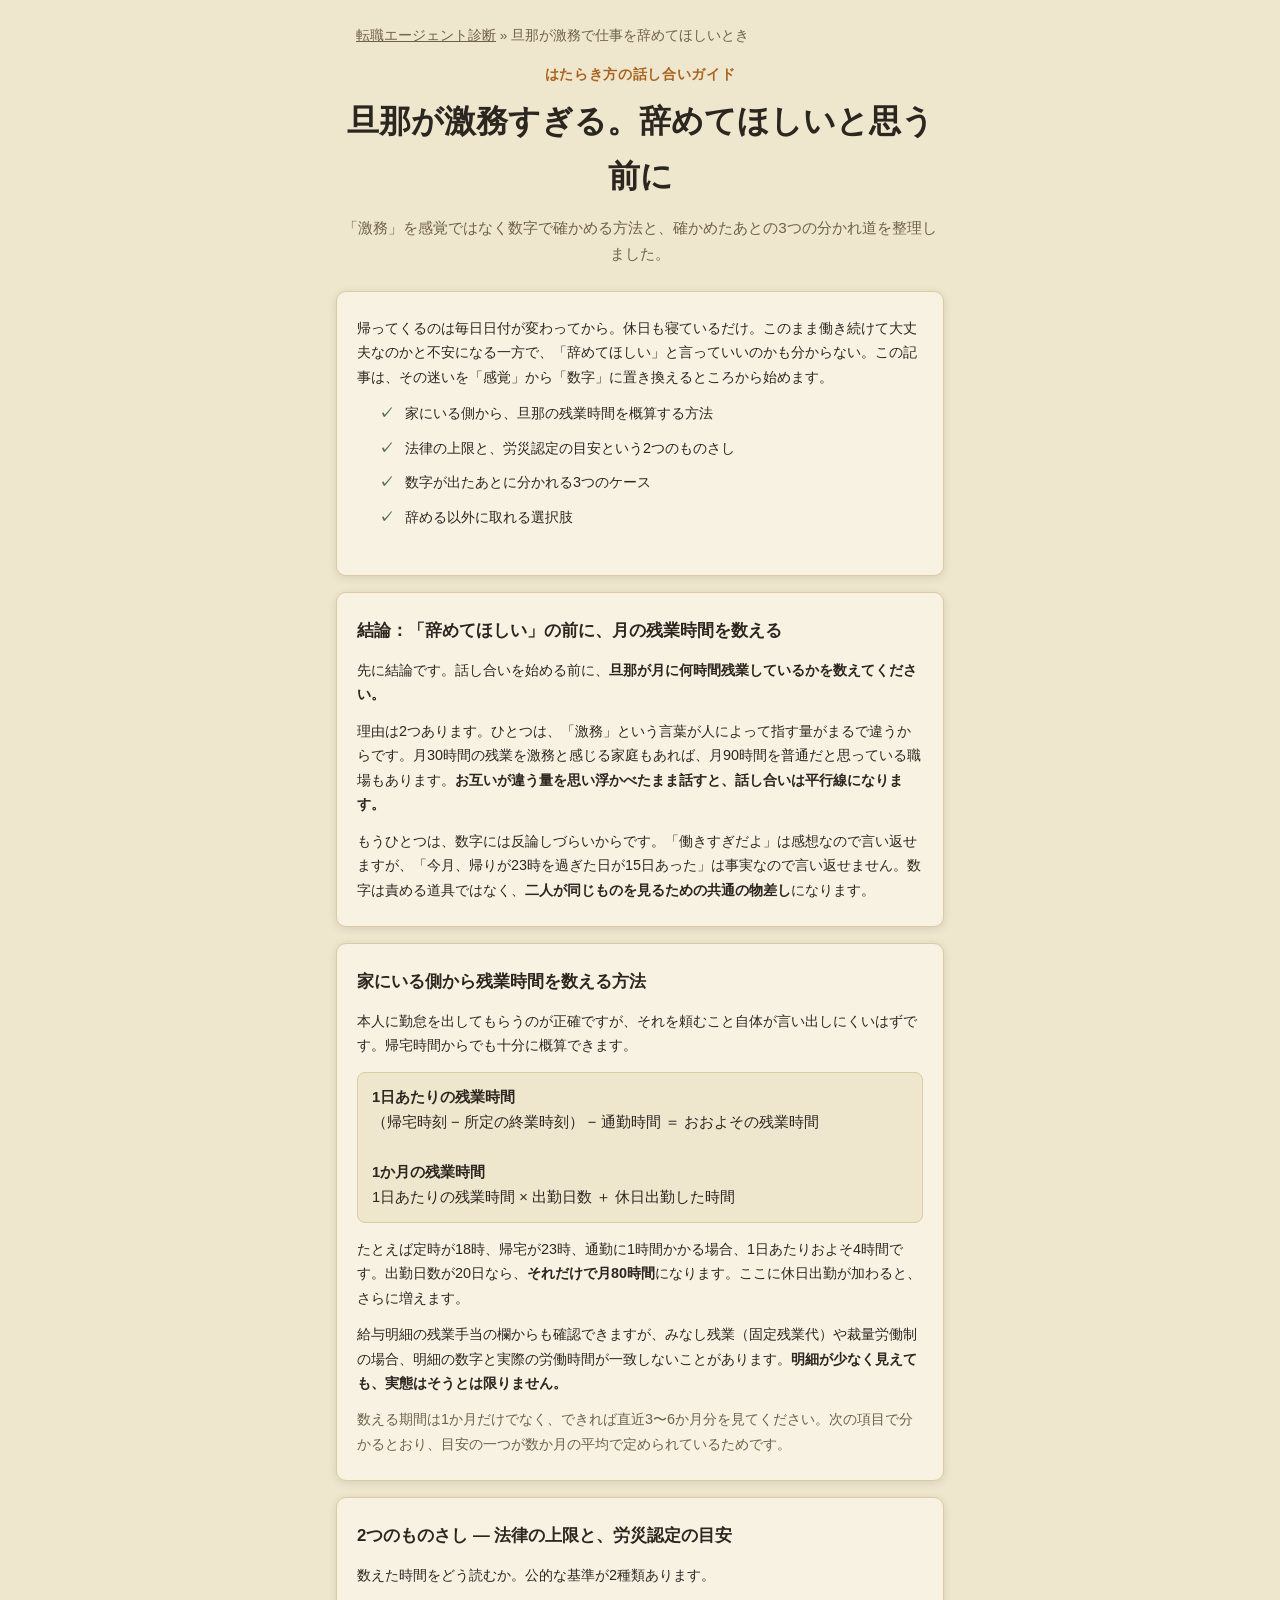
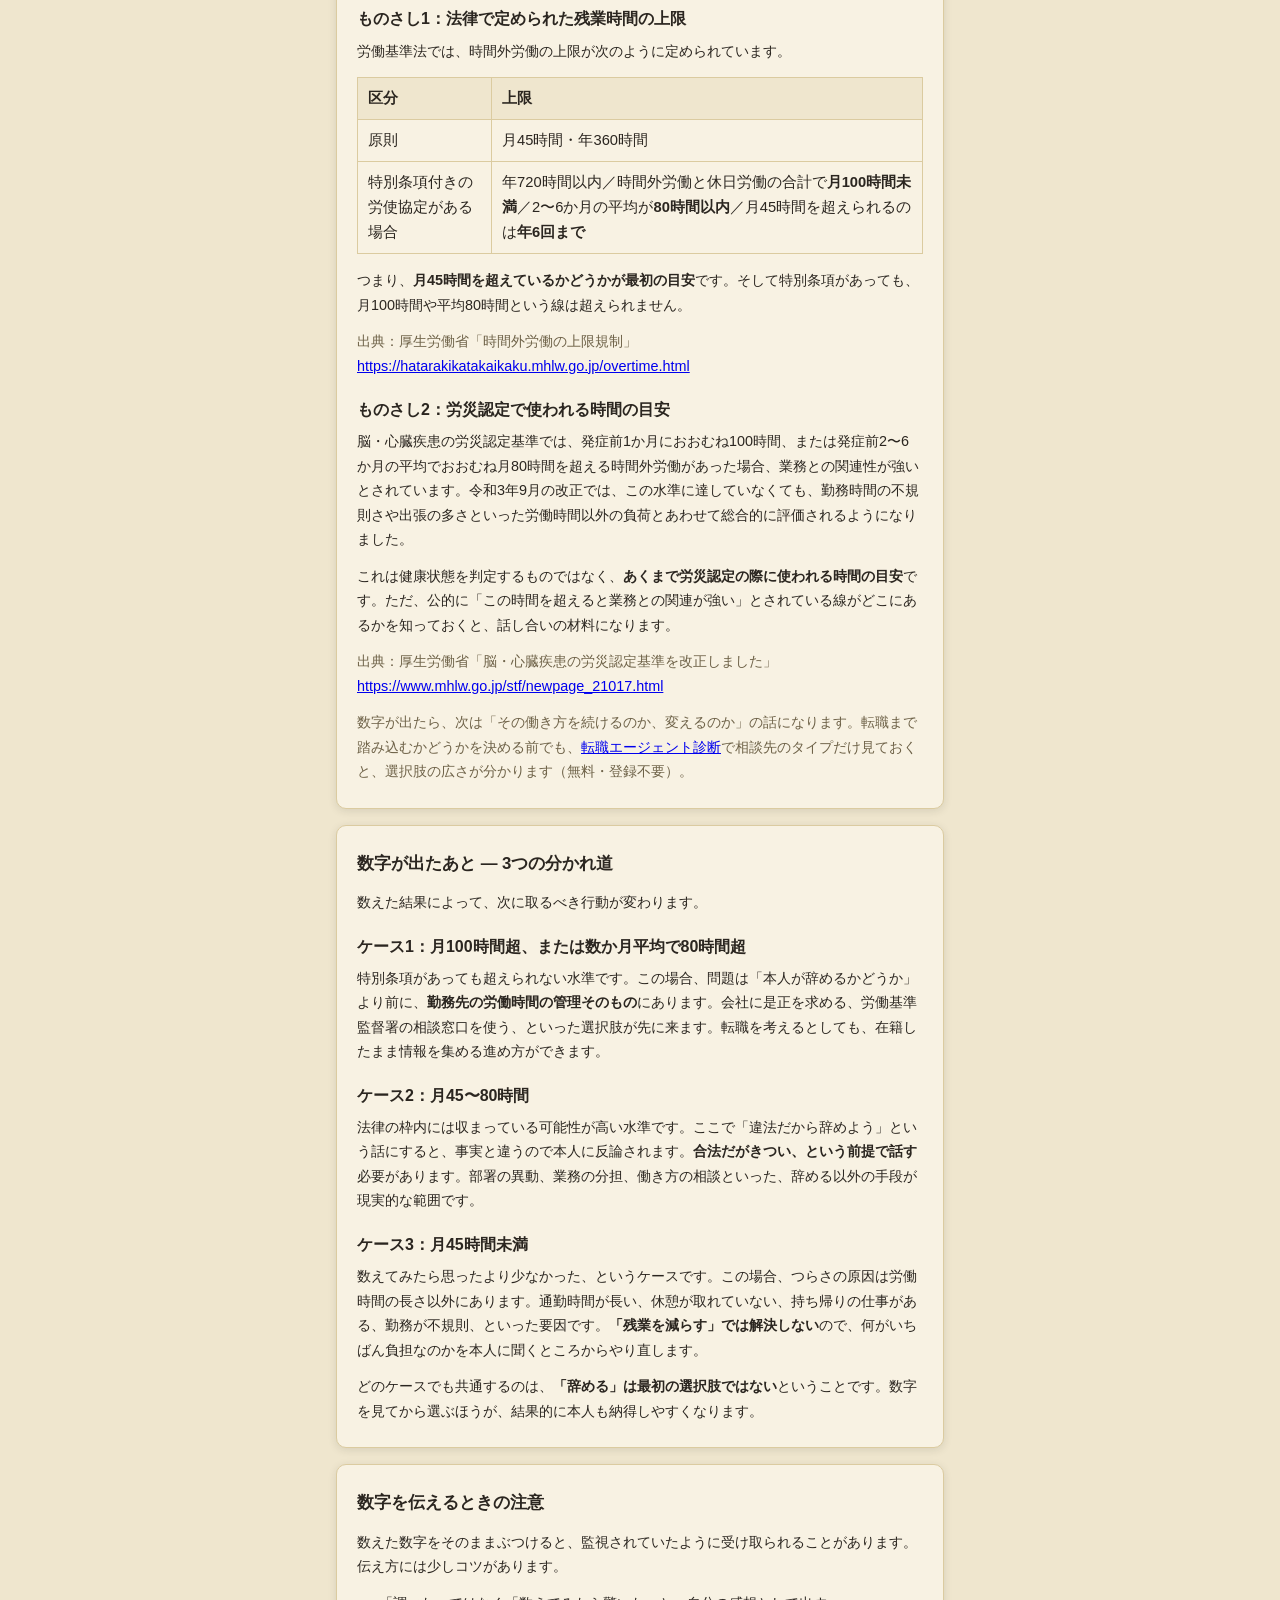
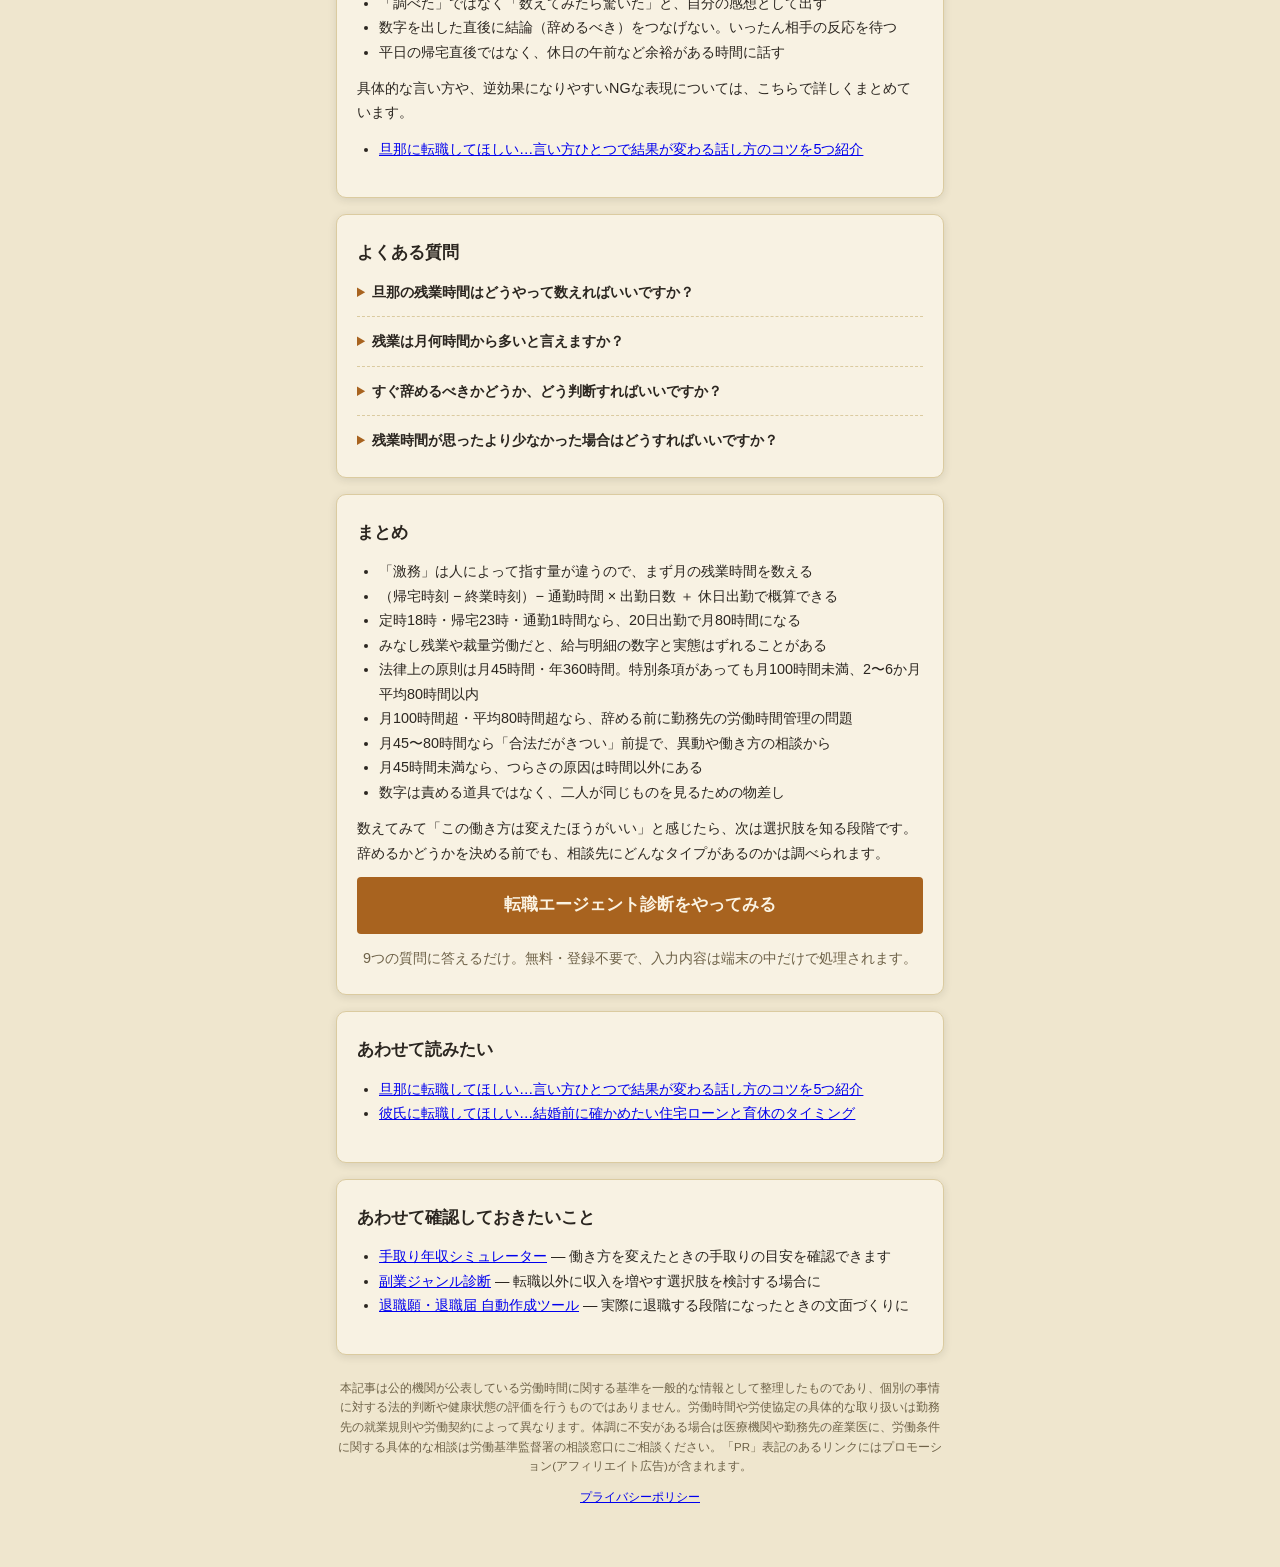
==== guide/danna-gekimu-yametehoshii/index.html @ 43489088 "独自ドメイン移行: hakoniwa-lab.github.io → hakoniwalab.com canonical / sitemap / robots / 記事内の絶対URLを新ドメインに書き" ====
<!DOCTYPE html>
<html lang="ja">
<head>
<meta charset="UTF-8">
<meta name="viewport" content="width=device-width, initial-scale=1.0">
<title>旦那が激務すぎる。仕事を辞めてほしいと思う前に確かめたい労働時間の目安</title>
<meta name="description" content="旦那が激務で仕事を辞めてほしい。そう思ったとき、まず月の残業時間を数える方法と、法律の上限・労災認定の目安という2つのものさしを整理しました。数字が出たあとの3つの分かれ道まで解説します。">
<script async src="https://pagead2.googlesyndication.com/pagead/js/adsbygoogle.js?client=ca-pub-6465548593525933" crossorigin="anonymous"></script>
<link rel="canonical" href="https://hakoniwalab.com/career-checker/guide/danna-gekimu-yametehoshii/">
<link rel="stylesheet" href="../../css/style.css">
<script type="application/ld+json">{"@context":"https://schema.org","@type":"FAQPage","mainEntity":[{"@type":"Question","name":"旦那の残業時間はどうやって数えればいいですか？","acceptedAnswer":{"@type":"Answer","text":"所定の終業時刻と実際の帰宅時刻の差から、通勤にかかる時間を引くとおおよその残業時間が出ます。これに出勤日数を掛け、休日出勤の時間を足すと月の目安になります。給与明細の残業手当の欄からも確認できますが、みなし残業や裁量労働の場合は実態と一致しないことがあります。"}},{"@type":"Question","name":"残業は月何時間から多いと言えますか？","acceptedAnswer":{"@type":"Answer","text":"法律上の原則的な上限は月45時間・年360時間です。特別条項付きの労使協定がある場合でも、時間外労働と休日労働の合計で月100時間未満、2〜6か月平均で80時間以内という上限があります。まず月45時間を超えているかどうかが最初の目安になります。"}},{"@type":"Question","name":"すぐ辞めるべきかどうか、どう判断すればいいですか？","acceptedAnswer":{"@type":"Answer","text":"辞める以外にも、勤務先に労働時間の是正を求める、部署の異動を相談する、といった選択肢があります。数字を確認したうえで、どの選択肢が現実的かを本人と一緒に考えるほうが、いきなり退職を勧めるより話が進みやすくなります。"}},{"@type":"Question","name":"残業時間が思ったより少なかった場合はどうすればいいですか？","acceptedAnswer":{"@type":"Answer","text":"労働時間以外に負担の原因がある可能性があります。通勤時間の長さ、休憩が取れているか、持ち帰りの仕事があるか、勤務が不規則かなどです。時間の長さだけが負担の理由とは限らないため、何がいちばんつらいのかを本人に聞いてみるところから始めます。"}}]}</script>
<style>
.guide-nav { max-width: 720px; margin: 0 auto 16px; padding: 0 20px; font-size: 0.85rem; color: var(--color-text-muted); }
.guide-nav a { color: var(--color-text-muted); }
.guide-lead { font-size: 0.95rem; }
.guide-table { width: 100%; border-collapse: collapse; margin: 14px 0; font-size: 0.92rem; }
.guide-table th, .guide-table td { border: 1px solid var(--color-border); padding: 8px 10px; text-align: left; vertical-align: top; }
.guide-table th { background: var(--color-bg); font-weight: 600; }
.guide-note { font-size: 0.85rem; color: var(--color-text-muted); }
.card--article h3 { font-size: 1rem; margin: 18px 0 6px; }
.guide-cta { text-align: center; }
.guide-cta .btn { display: inline-block; text-decoration: none; }
.guide-calc { background: var(--color-bg); border: 1px solid var(--color-border); border-radius: 8px; padding: 12px 14px; margin: 14px 0; font-size: 0.92rem; }
</style>
</head>
<body>
<div class="app">

  <nav class="guide-nav" aria-label="パンくずリスト">
    <a href="../../index.html">転職エージェント診断</a> &raquo;
    <span aria-current="page">旦那が激務で仕事を辞めてほしいとき</span>
  </nav>

  <header class="app-header">
    <p class="app-header__eyebrow">はたらき方の話し合いガイド</p>
    <h1 class="app-header__title">旦那が激務すぎる。<br class="sp-only">辞めてほしいと思う前に</h1>
    <p class="app-header__lead">「激務」を感覚ではなく数字で確かめる方法と、確かめたあとの3つの分かれ道を整理しました。</p>
  </header>

  <main class="main">

    <section class="article">

      <div class="card card--article">
        <p class="guide-lead">帰ってくるのは毎日日付が変わってから。休日も寝ているだけ。このまま働き続けて大丈夫なのかと不安になる一方で、「辞めてほしい」と言っていいのかも分からない。この記事は、その迷いを「感覚」から「数字」に置き換えるところから始めます。</p>
        <ul class="intro-points">
          <li>家にいる側から、旦那の残業時間を概算する方法</li>
          <li>法律の上限と、労災認定の目安という2つのものさし</li>
          <li>数字が出たあとに分かれる3つのケース</li>
          <li>辞める以外に取れる選択肢</li>
        </ul>
      </div>

      <div class="card card--article">
        <h2>結論：「辞めてほしい」の前に、月の残業時間を数える</h2>
        <p>先に結論です。話し合いを始める前に、<strong>旦那が月に何時間残業しているかを数えてください。</strong></p>
        <p>理由は2つあります。ひとつは、「激務」という言葉が人によって指す量がまるで違うからです。月30時間の残業を激務と感じる家庭もあれば、月90時間を普通だと思っている職場もあります。<strong>お互いが違う量を思い浮かべたまま話すと、話し合いは平行線になります。</strong></p>
        <p>もうひとつは、数字には反論しづらいからです。「働きすぎだよ」は感想なので言い返せますが、「今月、帰りが23時を過ぎた日が15日あった」は事実なので言い返せません。数字は責める道具ではなく、<strong>二人が同じものを見るための共通の物差し</strong>になります。</p>
      </div>

      <div class="card card--article">
        <h2>家にいる側から残業時間を数える方法</h2>
        <p>本人に勤怠を出してもらうのが正確ですが、それを頼むこと自体が言い出しにくいはずです。帰宅時間からでも十分に概算できます。</p>
        <div class="guide-calc">
          <strong>1日あたりの残業時間</strong><br>
          （帰宅時刻 − 所定の終業時刻） − 通勤時間 ＝ おおよその残業時間<br><br>
          <strong>1か月の残業時間</strong><br>
          1日あたりの残業時間 × 出勤日数 ＋ 休日出勤した時間
        </div>
        <p>たとえば定時が18時、帰宅が23時、通勤に1時間かかる場合、1日あたりおよそ4時間です。出勤日数が20日なら、<strong>それだけで月80時間</strong>になります。ここに休日出勤が加わると、さらに増えます。</p>
        <p>給与明細の残業手当の欄からも確認できますが、みなし残業（固定残業代）や裁量労働制の場合、明細の数字と実際の労働時間が一致しないことがあります。<strong>明細が少なく見えても、実態はそうとは限りません。</strong></p>
        <p class="guide-note">数える期間は1か月だけでなく、できれば直近3〜6か月分を見てください。次の項目で分かるとおり、目安の一つが数か月の平均で定められているためです。</p>
      </div>

      <div class="card card--article">
        <h2>2つのものさし ― 法律の上限と、労災認定の目安</h2>
        <p>数えた時間をどう読むか。公的な基準が2種類あります。</p>

        <h3>ものさし1：法律で定められた残業時間の上限</h3>
        <p>労働基準法では、時間外労働の上限が次のように定められています。</p>
        <table class="guide-table">
          <thead>
            <tr><th>区分</th><th>上限</th></tr>
          </thead>
          <tbody>
            <tr><td>原則</td><td>月45時間・年360時間</td></tr>
            <tr><td>特別条項付きの労使協定がある場合</td><td>年720時間以内／時間外労働と休日労働の合計で<strong>月100時間未満</strong>／2〜6か月の平均が<strong>80時間以内</strong>／月45時間を超えられるのは<strong>年6回まで</strong></td></tr>
          </tbody>
        </table>
        <p>つまり、<strong>月45時間を超えているかどうかが最初の目安</strong>です。そして特別条項があっても、月100時間や平均80時間という線は超えられません。</p>
        <p class="guide-note">出典：厚生労働省「時間外労働の上限規制」<a href="https://hatarakikatakaikaku.mhlw.go.jp/overtime.html" target="_blank" rel="noopener">https://hatarakikatakaikaku.mhlw.go.jp/overtime.html</a></p>

        <h3>ものさし2：労災認定で使われる時間の目安</h3>
        <p>脳・心臓疾患の労災認定基準では、発症前1か月におおむね100時間、または発症前2〜6か月の平均でおおむね月80時間を超える時間外労働があった場合、業務との関連性が強いとされています。令和3年9月の改正では、この水準に達していなくても、勤務時間の不規則さや出張の多さといった労働時間以外の負荷とあわせて総合的に評価されるようになりました。</p>
        <p>これは健康状態を判定するものではなく、<strong>あくまで労災認定の際に使われる時間の目安</strong>です。ただ、公的に「この時間を超えると業務との関連が強い」とされている線がどこにあるかを知っておくと、話し合いの材料になります。</p>
        <p class="guide-note">出典：厚生労働省「脳・心臓疾患の労災認定基準を改正しました」<a href="https://www.mhlw.go.jp/stf/newpage_21017.html" target="_blank" rel="noopener">https://www.mhlw.go.jp/stf/newpage_21017.html</a></p>

        <p class="guide-note">数字が出たら、次は「その働き方を続けるのか、変えるのか」の話になります。転職まで踏み込むかどうかを決める前でも、<a href="../../index.html">転職エージェント診断</a>で相談先のタイプだけ見ておくと、選択肢の広さが分かります（無料・登録不要）。</p>
      </div>

      <div class="card card--article">
        <h2>数字が出たあと ― 3つの分かれ道</h2>
        <p>数えた結果によって、次に取るべき行動が変わります。</p>

        <h3>ケース1：月100時間超、または数か月平均で80時間超</h3>
        <p>特別条項があっても超えられない水準です。この場合、問題は「本人が辞めるかどうか」より前に、<strong>勤務先の労働時間の管理そのもの</strong>にあります。会社に是正を求める、労働基準監督署の相談窓口を使う、といった選択肢が先に来ます。転職を考えるとしても、在籍したまま情報を集める進め方ができます。</p>

        <h3>ケース2：月45〜80時間</h3>
        <p>法律の枠内には収まっている可能性が高い水準です。ここで「違法だから辞めよう」という話にすると、事実と違うので本人に反論されます。<strong>合法だがきつい、という前提で話す</strong>必要があります。部署の異動、業務の分担、働き方の相談といった、辞める以外の手段が現実的な範囲です。</p>

        <h3>ケース3：月45時間未満</h3>
        <p>数えてみたら思ったより少なかった、というケースです。この場合、つらさの原因は労働時間の長さ以外にあります。通勤時間が長い、休憩が取れていない、持ち帰りの仕事がある、勤務が不規則、といった要因です。<strong>「残業を減らす」では解決しない</strong>ので、何がいちばん負担なのかを本人に聞くところからやり直します。</p>

        <p>どのケースでも共通するのは、<strong>「辞める」は最初の選択肢ではない</strong>ということです。数字を見てから選ぶほうが、結果的に本人も納得しやすくなります。</p>
      </div>

      <div class="card card--article">
        <h2>数字を伝えるときの注意</h2>
        <p>数えた数字をそのままぶつけると、監視されていたように受け取られることがあります。伝え方には少しコツがあります。</p>
        <ul>
          <li>「調べた」ではなく「数えてみたら驚いた」と、自分の感想として出す</li>
          <li>数字を出した直後に結論（辞めるべき）をつなげない。いったん相手の反応を待つ</li>
          <li>平日の帰宅直後ではなく、休日の午前など余裕がある時間に話す</li>
        </ul>
        <p>具体的な言い方や、逆効果になりやすいNGな表現については、こちらで詳しくまとめています。</p>
        <ul>
          <li><a href="../tenshoku-shitehoshii-danna/">旦那に転職してほしい…言い方ひとつで結果が変わる話し方のコツを5つ紹介</a></li>
        </ul>
      </div>

      <div class="card card--article">
        <h2>よくある質問</h2>
        <details class="faq-item">
          <summary>旦那の残業時間はどうやって数えればいいですか？</summary>
          <p>所定の終業時刻と実際の帰宅時刻の差から、通勤にかかる時間を引くとおおよその残業時間が出ます。これに出勤日数を掛け、休日出勤の時間を足すと月の目安になります。給与明細の残業手当の欄からも確認できますが、みなし残業や裁量労働の場合は実態と一致しないことがあります。</p>
        </details>
        <details class="faq-item">
          <summary>残業は月何時間から多いと言えますか？</summary>
          <p>法律上の原則的な上限は月45時間・年360時間です。特別条項付きの労使協定がある場合でも、時間外労働と休日労働の合計で月100時間未満、2〜6か月平均で80時間以内という上限があります。まず月45時間を超えているかどうかが最初の目安になります。</p>
        </details>
        <details class="faq-item">
          <summary>すぐ辞めるべきかどうか、どう判断すればいいですか？</summary>
          <p>辞める以外にも、勤務先に労働時間の是正を求める、部署の異動を相談する、といった選択肢があります。数字を確認したうえで、どの選択肢が現実的かを本人と一緒に考えるほうが、いきなり退職を勧めるより話が進みやすくなります。</p>
        </details>
        <details class="faq-item">
          <summary>残業時間が思ったより少なかった場合はどうすればいいですか？</summary>
          <p>労働時間以外に負担の原因がある可能性があります。通勤時間の長さ、休憩が取れているか、持ち帰りの仕事があるか、勤務が不規則かなどです。時間の長さだけが負担の理由とは限らないため、何がいちばんつらいのかを本人に聞いてみるところから始めます。</p>
        </details>
      </div>

      <div class="card card--article">
        <h2>まとめ</h2>
        <ul>
          <li>「激務」は人によって指す量が違うので、まず月の残業時間を数える</li>
          <li>（帰宅時刻 − 終業時刻）− 通勤時間 × 出勤日数 ＋ 休日出勤で概算できる</li>
          <li>定時18時・帰宅23時・通勤1時間なら、20日出勤で月80時間になる</li>
          <li>みなし残業や裁量労働だと、給与明細の数字と実態はずれることがある</li>
          <li>法律上の原則は月45時間・年360時間。特別条項があっても月100時間未満、2〜6か月平均80時間以内</li>
          <li>月100時間超・平均80時間超なら、辞める前に勤務先の労働時間管理の問題</li>
          <li>月45〜80時間なら「合法だがきつい」前提で、異動や働き方の相談から</li>
          <li>月45時間未満なら、つらさの原因は時間以外にある</li>
          <li>数字は責める道具ではなく、二人が同じものを見るための物差し</li>
        </ul>
        <p>数えてみて「この働き方は変えたほうがいい」と感じたら、次は選択肢を知る段階です。辞めるかどうかを決める前でも、相談先にどんなタイプがあるのかは調べられます。</p>
        <p class="guide-cta"><a class="btn btn--primary btn--large" href="../../index.html">転職エージェント診断をやってみる</a></p>
        <p class="guide-note" style="text-align:center;">9つの質問に答えるだけ。無料・登録不要で、入力内容は端末の中だけで処理されます。</p>
      </div>

      <div class="card card--article">
        <h2>あわせて読みたい</h2>
        <ul>
          <li><a href="../tenshoku-shitehoshii-danna/">旦那に転職してほしい…言い方ひとつで結果が変わる話し方のコツを5つ紹介</a></li>
          <li><a href="../kareshi-tenshoku-kekkonmae/">彼氏に転職してほしい…結婚前に確かめたい住宅ローンと育休のタイミング</a></li>
        </ul>
      </div>

      <div class="card card--article">
        <h2>あわせて確認しておきたいこと</h2>
        <ul>
          <li><a href="../../../takehome-calculator/">手取り年収シミュレーター</a> — 働き方を変えたときの手取りの目安を確認できます</li>
          <li><a href="../../../sidejob-checker/">副業ジャンル診断</a> — 転職以外に収入を増やす選択肢を検討する場合に</li>
          <li><a href="../../../resignation-letter-generator/">退職願・退職届 自動作成ツール</a> — 実際に退職する段階になったときの文面づくりに</li>
        </ul>
      </div>

    </section>

  </main>

  <footer class="app-footer">
    <p>本記事は公的機関が公表している労働時間に関する基準を一般的な情報として整理したものであり、個別の事情に対する法的判断や健康状態の評価を行うものではありません。労働時間や労使協定の具体的な取り扱いは勤務先の就業規則や労働契約によって異なります。体調に不安がある場合は医療機関や勤務先の産業医に、労働条件に関する具体的な相談は労働基準監督署の相談窓口にご相談ください。「PR」表記のあるリンクにはプロモーション(アフィリエイト広告)が含まれます。</p>
    <p><a href="../../../privacy.html">プライバシーポリシー</a></p>
  </footer>

</div>
</body>
</html>
---- css/style.css ----
:root {
  --color-bg: #efe6ce;
  --color-surface: #f8f2e3;
  --color-border: #dbcba0;
  --color-text: #2b2620;
  --color-text-muted: #6e6248;
  --color-primary: #a8631f;
  --color-primary-hover: #8b5119;
  --color-primary-contrast: #fbf3e2;
  --color-accent: #55704a;
  --color-badge-bg: #e4d6ae;
  --color-badge-text: #6e4a1e;
  --color-warn-bg: #efd3c0;
  --color-warn-text: #8a4322;
  --radius-sm: 4px;
  --radius-md: 6px;
  --radius-lg: 10px;
  --shadow-card: 0 2px 8px rgba(43, 38, 32, 0.12);
  --max-width: 640px;
}

@media (prefers-color-scheme: dark) {
  :root {
    --color-bg: #211f1a;
    --color-surface: #2c2a22;
    --color-border: #423e30;
    --color-text: #f1e9d8;
    --color-text-muted: #b3a585;
    --color-primary: #e3a23b;
    --color-primary-hover: #edb259;
    --color-primary-contrast: #241c0d;
    --color-accent: #8fae7d;
    --color-badge-bg: #3a3626;
    --color-badge-text: #e3a23b;
    --color-warn-bg: #3d2a1d;
    --color-warn-text: #e0a876;
    --shadow-card: 0 2px 14px rgba(0, 0, 0, 0.5);
  }
}

* { box-sizing: border-box; }

[hidden] { display: none !important; }

html, body {
  margin: 0;
  padding: 0;
  background: var(--color-bg);
  color: var(--color-text);
  font-family: "Hiragino Sans", "Hiragino Kaku Gothic ProN", Meiryo, "Yu Gothic", sans-serif;
  line-height: 1.7;
  -webkit-text-size-adjust: 100%;
}

.app {
  max-width: var(--max-width);
  margin: 0 auto;
  padding: 24px 16px 48px;
}

.app-header {
  text-align: center;
  margin-bottom: 24px;
}

.app-header__eyebrow {
  color: var(--color-primary);
  font-weight: 700;
  font-size: 0.85rem;
  letter-spacing: 0.05em;
  margin: 0 0 8px;
}

.app-header__title {
  font-size: 1.6rem;
  font-weight: 800;
  margin: 0 0 12px;
}

.app-header__lead {
  color: var(--color-text-muted);
  font-size: 0.95rem;
  margin: 0;
}

.main { display: block; }

.card {
  background: var(--color-surface);
  border: 1px solid var(--color-border);
  border-radius: var(--radius-lg);
  box-shadow: var(--shadow-card);
  padding: 24px 20px;
  margin-bottom: 16px;
}

.card--intro { text-align: center; }

.intro-points {
  list-style: none;
  padding: 0;
  margin: 0 0 20px;
  text-align: left;
  display: inline-block;
}

.intro-points li {
  position: relative;
  padding-left: 26px;
  margin-bottom: 10px;
  color: var(--color-text);
}

.intro-points li::before {
  content: "✓";
  position: absolute;
  left: 0;
  color: var(--color-accent);
  font-weight: 700;
}

.intro-disclaimer {
  font-size: 0.78rem;
  color: var(--color-text-muted);
  margin: 16px 0 0;
}

.btn {
  display: inline-block;
  border: none;
  border-radius: var(--radius-sm);
  font-size: 0.95rem;
  font-weight: 700;
  padding: 12px 20px;
  cursor: pointer;
  text-align: center;
  transition: background-color 0.15s ease, opacity 0.15s ease;
}

.btn--primary {
  background: var(--color-primary);
  color: var(--color-primary-contrast);
}
.btn--primary:hover { background: var(--color-primary-hover); }
.btn--primary:disabled { opacity: 0.5; cursor: not-allowed; }

.btn--ghost {
  background: transparent;
  color: var(--color-text-muted);
  border: 1px solid var(--color-border);
}
.btn--ghost:hover { color: var(--color-text); border-color: var(--color-text-muted); }

.btn--large { width: 100%; padding: 14px 20px; font-size: 1.05rem; }
.btn--skip { margin-left: auto; }

.progress {
  height: 6px;
  background: var(--color-border);
  border-radius: 999px;
  overflow: hidden;
  margin-bottom: 8px;
}

.progress__bar {
  height: 100%;
  width: 0%;
  background: var(--color-primary);
  transition: width 0.25s ease;
}

.progress__label {
  font-size: 0.78rem;
  color: var(--color-text-muted);
  margin: 0 0 16px;
  text-align: right;
}

.card--quiz { min-height: 220px; }

.quiz-question {
  font-size: 1.1rem;
  font-weight: 700;
  margin: 0 0 6px;
}

.quiz-question__note {
  font-size: 0.82rem;
  color: var(--color-text-muted);
  margin: 0 0 18px;
}

.quiz-options {
  display: grid;
  gap: 10px;
}

.quiz-option {
  display: block;
  width: 100%;
  text-align: left;
  padding: 14px 16px;
  background: var(--color-bg);
  border: 1.5px solid var(--color-border);
  border-radius: var(--radius-sm);
  color: var(--color-text);
  font-size: 0.95rem;
  cursor: pointer;
  transition: border-color 0.15s ease, background-color 0.15s ease;
}

.quiz-option:hover {
  border-color: var(--color-primary);
}

.quiz-option.is-selected {
  border-color: var(--color-primary);
  background: var(--color-badge-bg);
  font-weight: 700;
}

.quiz-select {
  width: 100%;
  padding: 12px 14px;
  border: 1.5px solid var(--color-border);
  border-radius: var(--radius-sm);
  background: var(--color-bg);
  color: var(--color-text);
  font-size: 0.95rem;
}

.quiz-nav {
  display: flex;
  align-items: center;
  gap: 10px;
}

.result-summary {
  text-align: center;
  margin-bottom: 20px;
}

.result-summary__count {
  font-size: 1.3rem;
  font-weight: 800;
  margin: 0 0 4px;
}

.result-summary__note {
  font-size: 0.82rem;
  color: var(--color-text-muted);
  margin: 0;
}

.result-list {
  display: grid;
  gap: 14px;
  margin-bottom: 20px;
}

.result-card {
  background: var(--color-surface);
  border: 1px solid var(--color-border);
  border-radius: var(--radius-md);
  box-shadow: var(--shadow-card);
  padding: 18px 18px 16px;
}

.result-card__badges {
  display: flex;
  flex-wrap: wrap;
  gap: 6px;
  margin-bottom: 10px;
}

.badge {
  display: inline-block;
  font-size: 0.72rem;
  font-weight: 700;
  padding: 3px 10px;
  border-radius: 999px;
  background: var(--color-badge-bg);
  color: var(--color-badge-text);
}

.badge--accent {
  background: var(--color-primary);
  color: var(--color-primary-contrast);
}

.badge--warn {
  background: var(--color-warn-bg);
  color: var(--color-warn-text);
}

.result-card__name {
  font-size: 1.05rem;
  font-weight: 800;
  margin: 0 0 6px;
}

.result-card__benefit {
  color: var(--color-accent);
  font-weight: 700;
  margin: 0 0 4px;
}

.result-card__org {
  font-size: 0.8rem;
  color: var(--color-text-muted);
  margin: 0 0 12px;
}

.result-card__summary {
  font-size: 0.88rem;
  margin: 0 0 10px;
}

.result-card__conditions {
  font-size: 0.82rem;
  color: var(--color-text-muted);
  margin: 0 0 14px;
}

.result-card__actions {
  display: flex;
  flex-wrap: wrap;
  gap: 8px;
}

.result-card__link {
  display: inline-block;
  font-size: 0.85rem;
  font-weight: 700;
  color: var(--color-primary);
  text-decoration: none;
  padding: 8px 14px;
  border: 1.5px solid var(--color-primary);
  border-radius: var(--radius-sm);
}

.result-card__link:hover { background: var(--color-badge-bg); }

.result-card__link--offer {
  color: var(--color-accent);
  border-color: var(--color-accent);
  display: inline-flex;
  align-items: center;
  gap: 6px;
}

.badge--pr {
  background: var(--color-accent);
  color: var(--color-primary-contrast);
  font-size: 0.62rem;
  padding: 2px 6px;
}

.result-empty {
  text-align: center;
  color: var(--color-text-muted);
  padding: 24px 12px;
}

.ad-slot {
  min-height: 90px;
  border: 1px dashed var(--color-border);
  border-radius: var(--radius-sm);
  display: flex;
  align-items: center;
  justify-content: center;
  color: var(--color-text-muted);
  font-size: 0.75rem;
  margin-bottom: 20px;
}

.card--lead { text-align: center; }
.card__title { font-size: 1rem; margin: 0 0 8px; }

.lead-form {
  display: flex;
  gap: 8px;
  margin-top: 14px;
}

.lead-form__input {
  flex: 1;
  padding: 10px 12px;
  border: 1.5px solid var(--color-border);
  border-radius: var(--radius-sm);
  background: var(--color-bg);
  color: var(--color-text);
}

.app-footer {
  margin-top: 24px;
  text-align: center;
  font-size: 0.72rem;
  color: var(--color-text-muted);
}

.sp-only { display: inline; }

@media (min-width: 640px) {
  .app-header__title { font-size: 2rem; }
  .sp-only { display: none; }
}

.result-card__platforms {
  font-size: 0.8rem;
  color: var(--color-text-muted);
  margin: 0 0 14px;
}

.cross-link-banner {
  display: block;
  margin-top: 12px;
  padding: 10px 14px;
  background: var(--color-badge-bg);
  border-radius: var(--radius-sm);
  font-size: 0.82rem;
  color: var(--color-badge-text);
  text-decoration: none;
  font-weight: 700;
}

.cross-link-banner:hover { opacity: 0.85; }

/* --- 解説記事セクション --- */

.card--article h2 {
  font-size: 1.05rem;
  margin: 0 0 12px;
}
.card--article p {
  font-size: 0.9rem;
  margin: 0 0 12px;
}
.card--article p:last-child { margin-bottom: 0; }
.card--article ul {
  font-size: 0.9rem;
  margin: 0 0 12px;
  padding-left: 22px;
}

.faq-item {
  border-bottom: 1px dashed var(--color-border);
  padding: 12px 0;
}
.faq-item:first-of-type { padding-top: 0; }
.faq-item:last-child { border-bottom: none; padding-bottom: 0; }
.faq-item summary {
  cursor: pointer;
  font-weight: 700;
  font-size: 0.9rem;
  list-style: revert;
}
.faq-item summary::marker { color: var(--color-primary); }
.faq-item p {
  margin: 8px 0 0;
  font-size: 0.85rem;
  color: var(--color-text-muted);
}
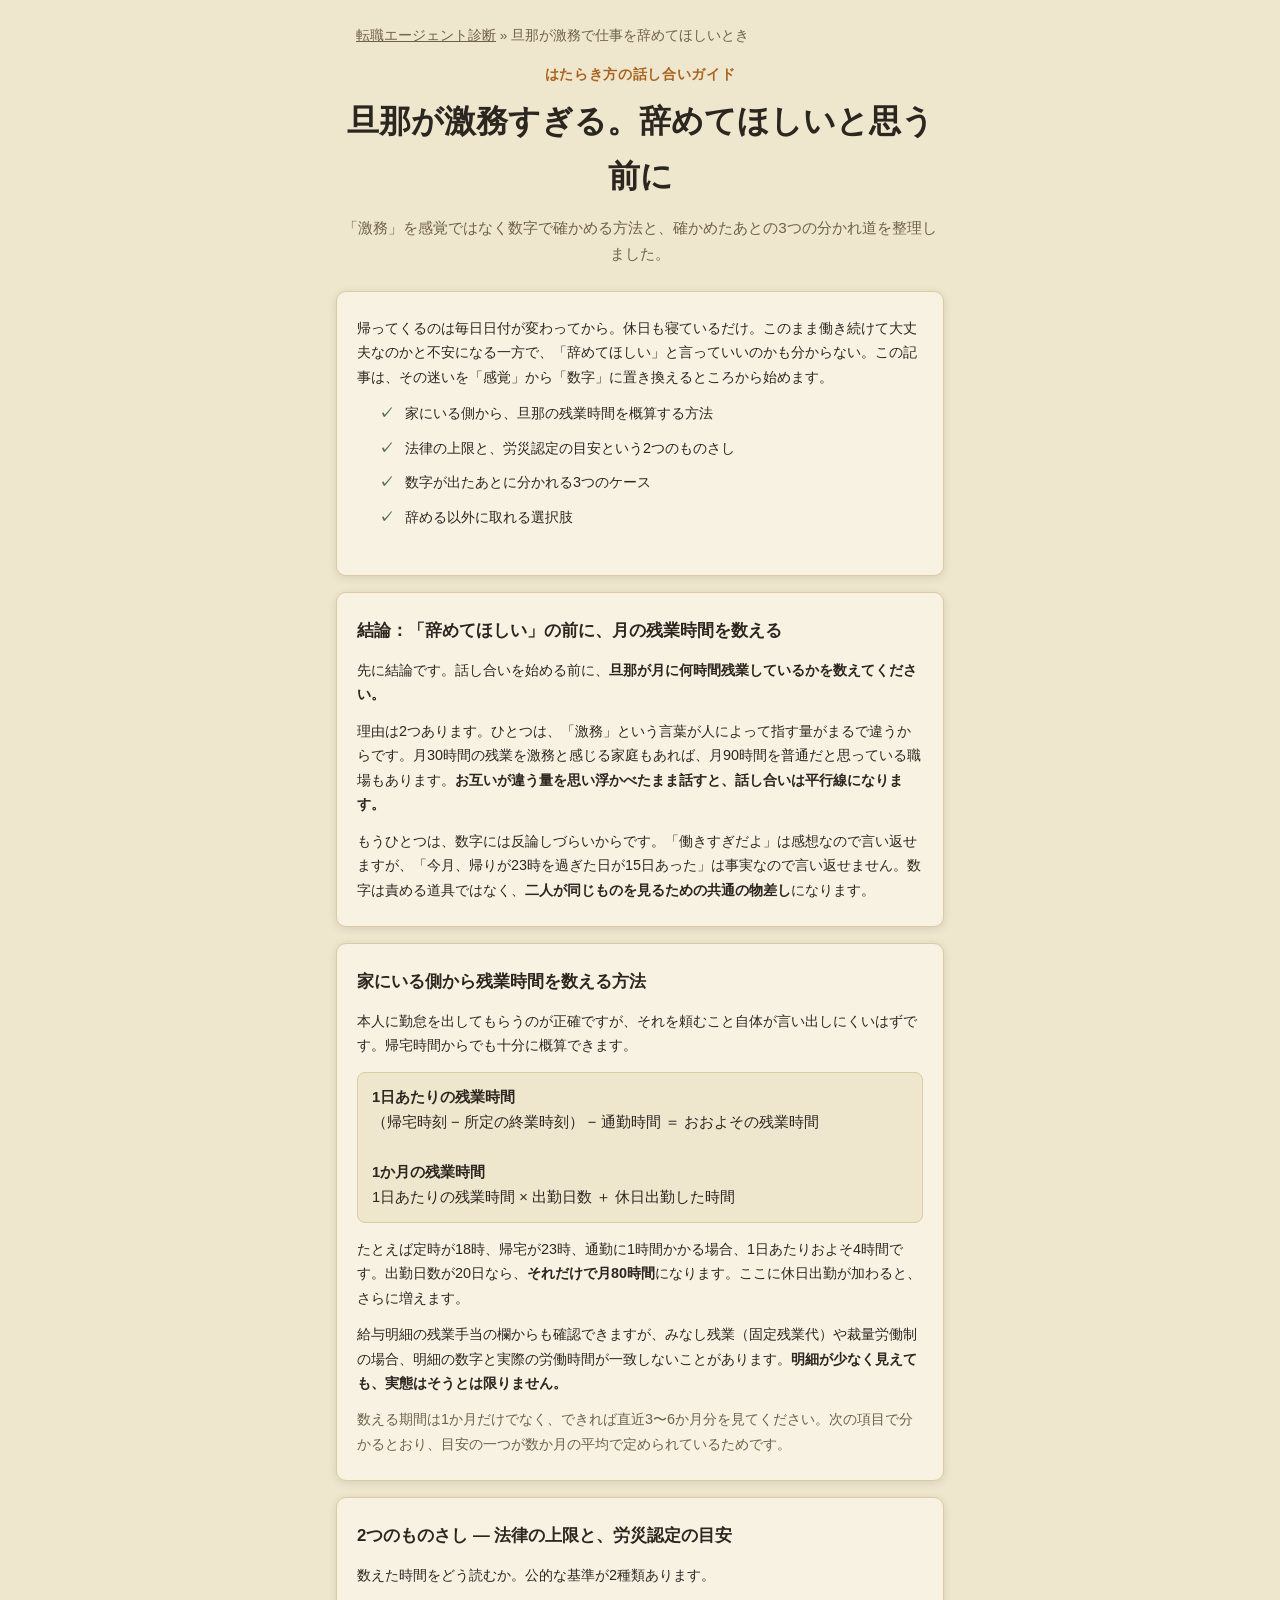
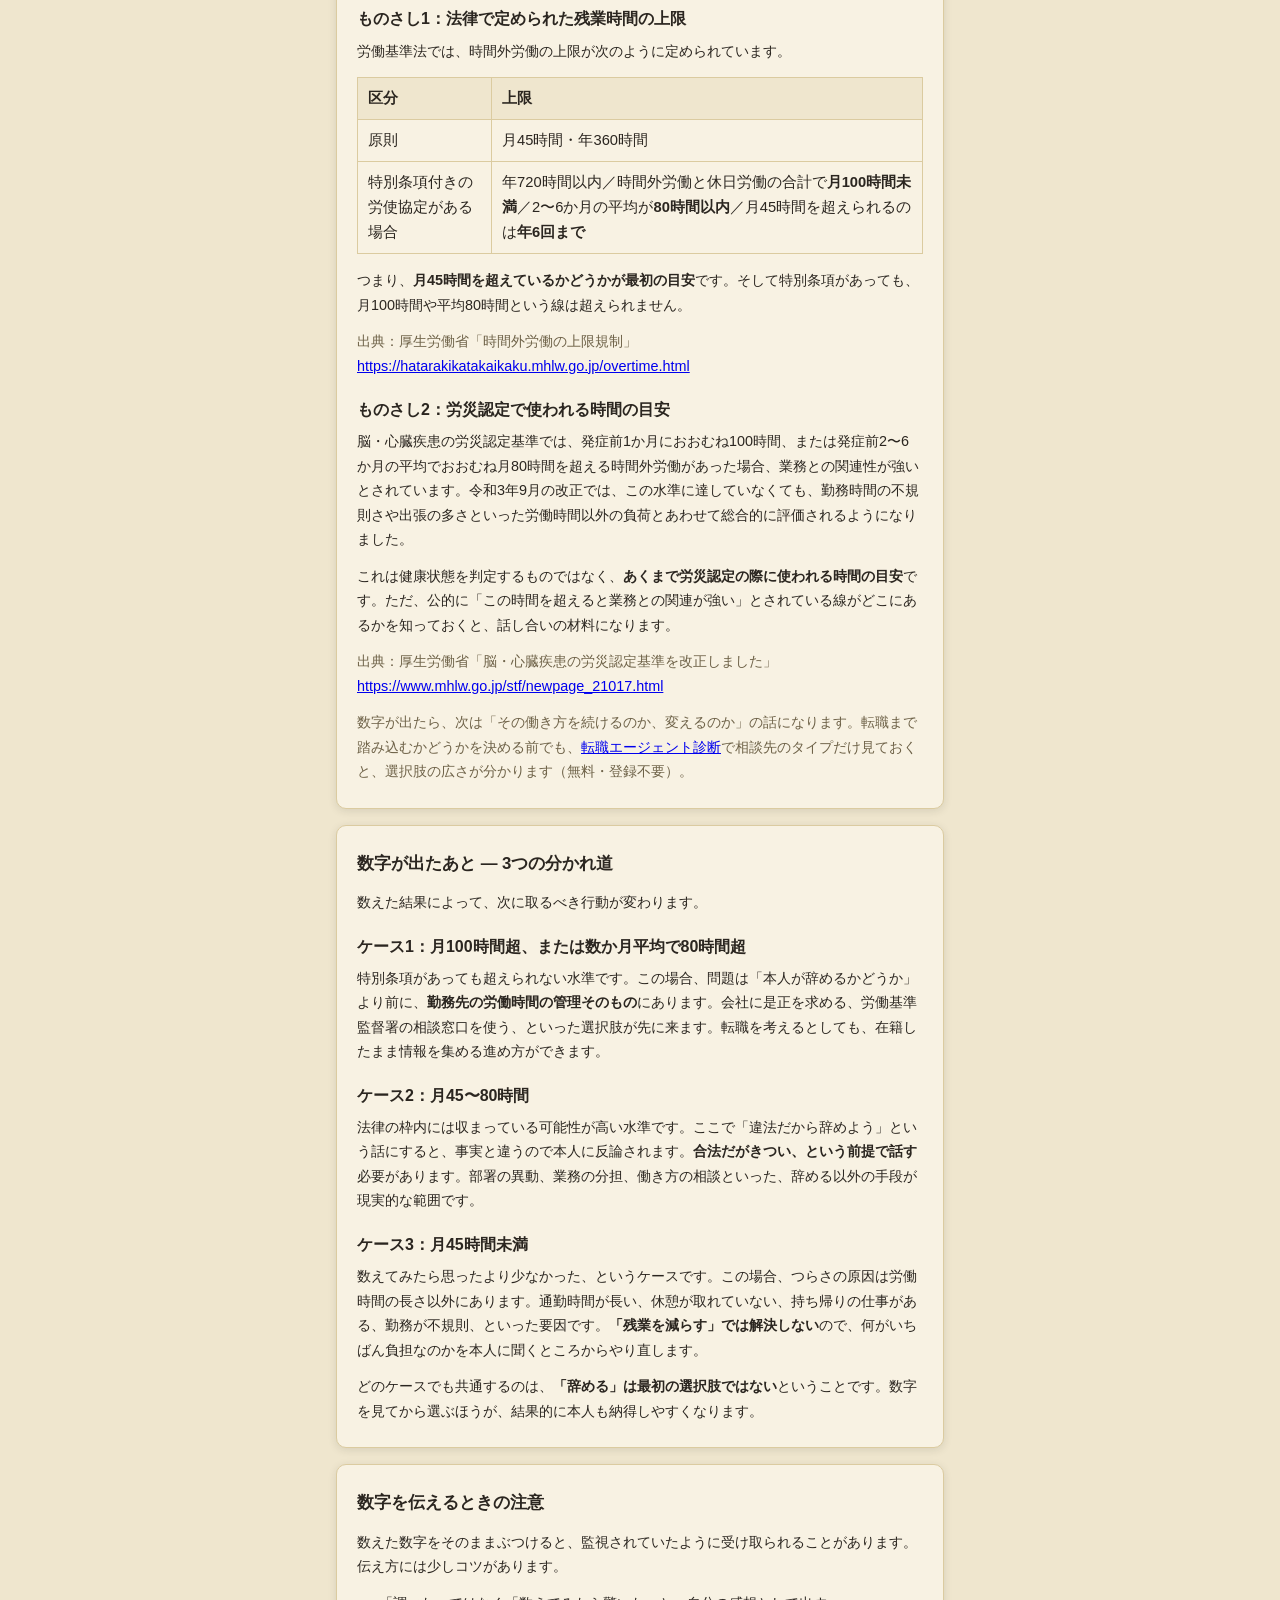
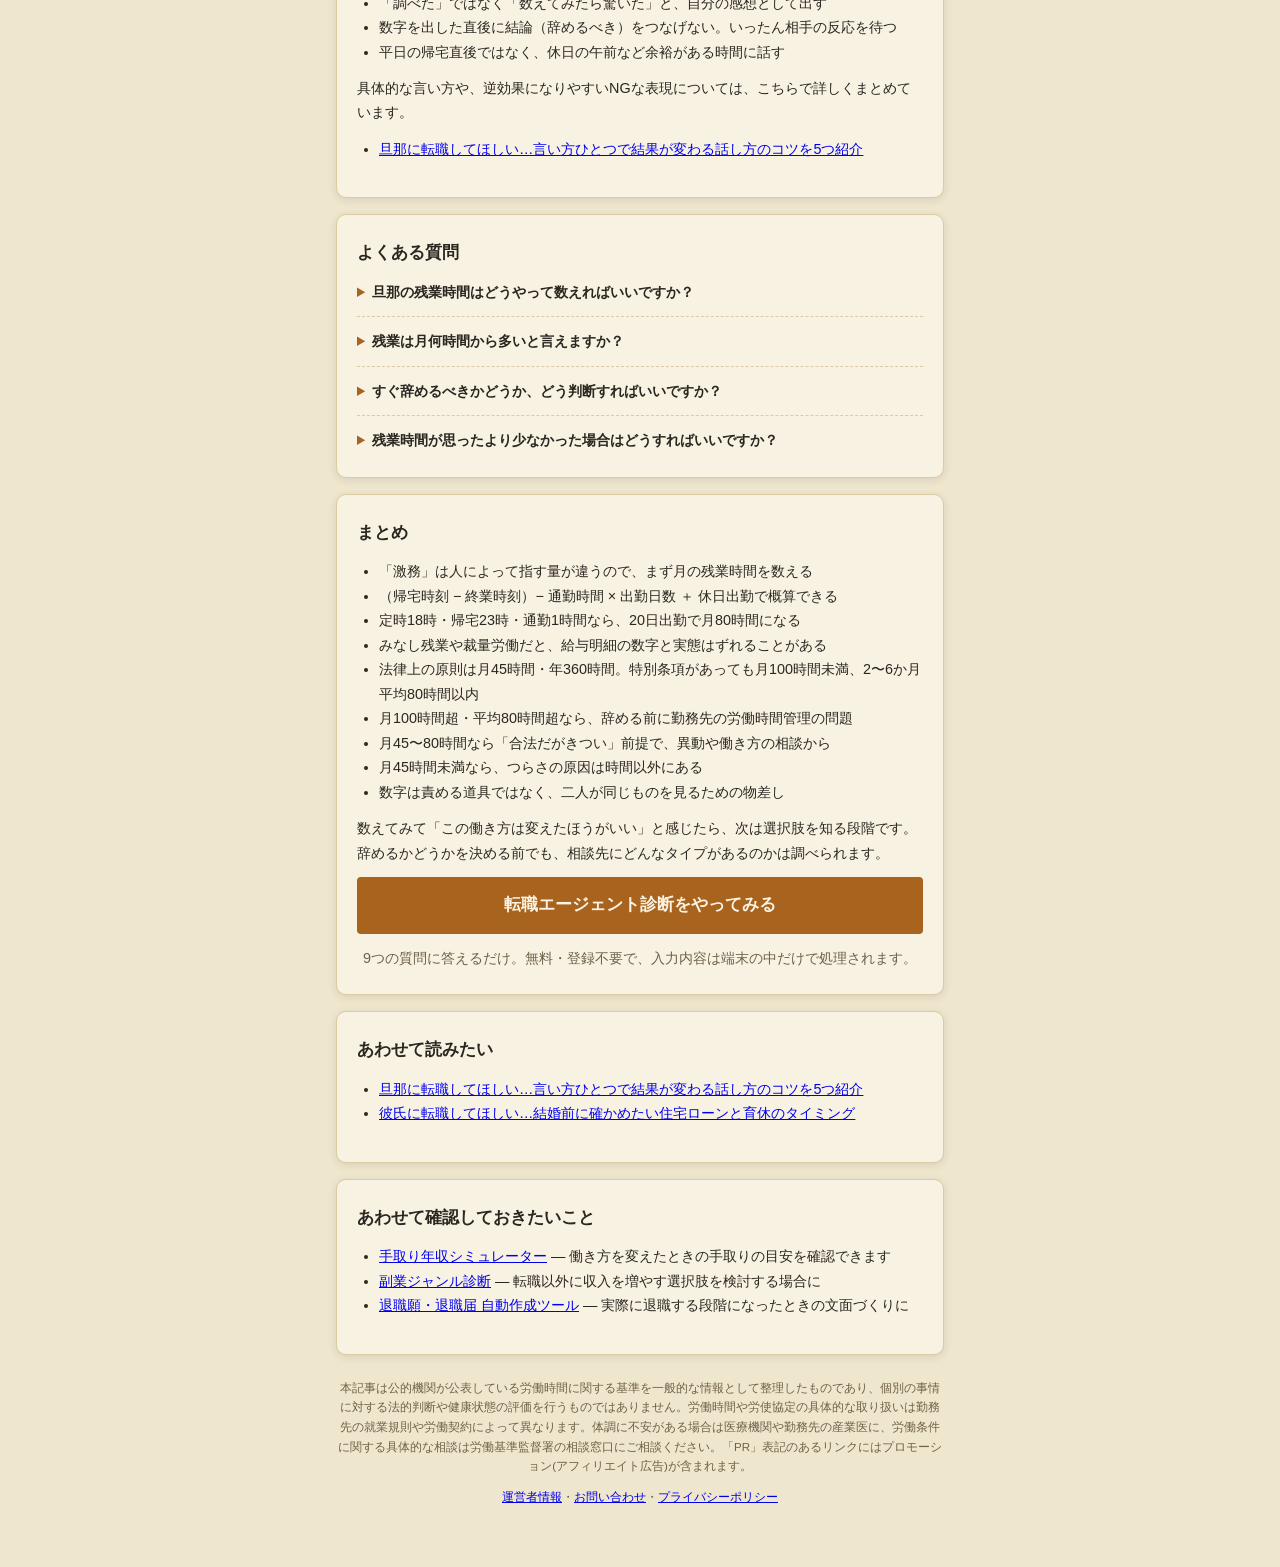
==== commit 0971fcfb: "フッターに運営者情報・お問い合わせへのリンクを追加 Co-Authored-By: Claude Opus 5 <noreply@anthropic.com>" ====
--- a/guide/danna-gekimu-yametehoshii/index.html
+++ b/guide/danna-gekimu-yametehoshii/index.html
@@ -189,7 +189,7 @@
 
   <footer class="app-footer">
     <p>本記事は公的機関が公表している労働時間に関する基準を一般的な情報として整理したものであり、個別の事情に対する法的判断や健康状態の評価を行うものではありません。労働時間や労使協定の具体的な取り扱いは勤務先の就業規則や労働契約によって異なります。体調に不安がある場合は医療機関や勤務先の産業医に、労働条件に関する具体的な相談は労働基準監督署の相談窓口にご相談ください。「PR」表記のあるリンクにはプロモーション(アフィリエイト広告)が含まれます。</p>
-    <p><a href="../../../privacy.html">プライバシーポリシー</a></p>
+    <p><a href="../../../about.html">運営者情報</a>・<a href="../../../contact.html">お問い合わせ</a>・<a href="../../../privacy.html">プライバシーポリシー</a></p>
   </footer>
 
 </div>
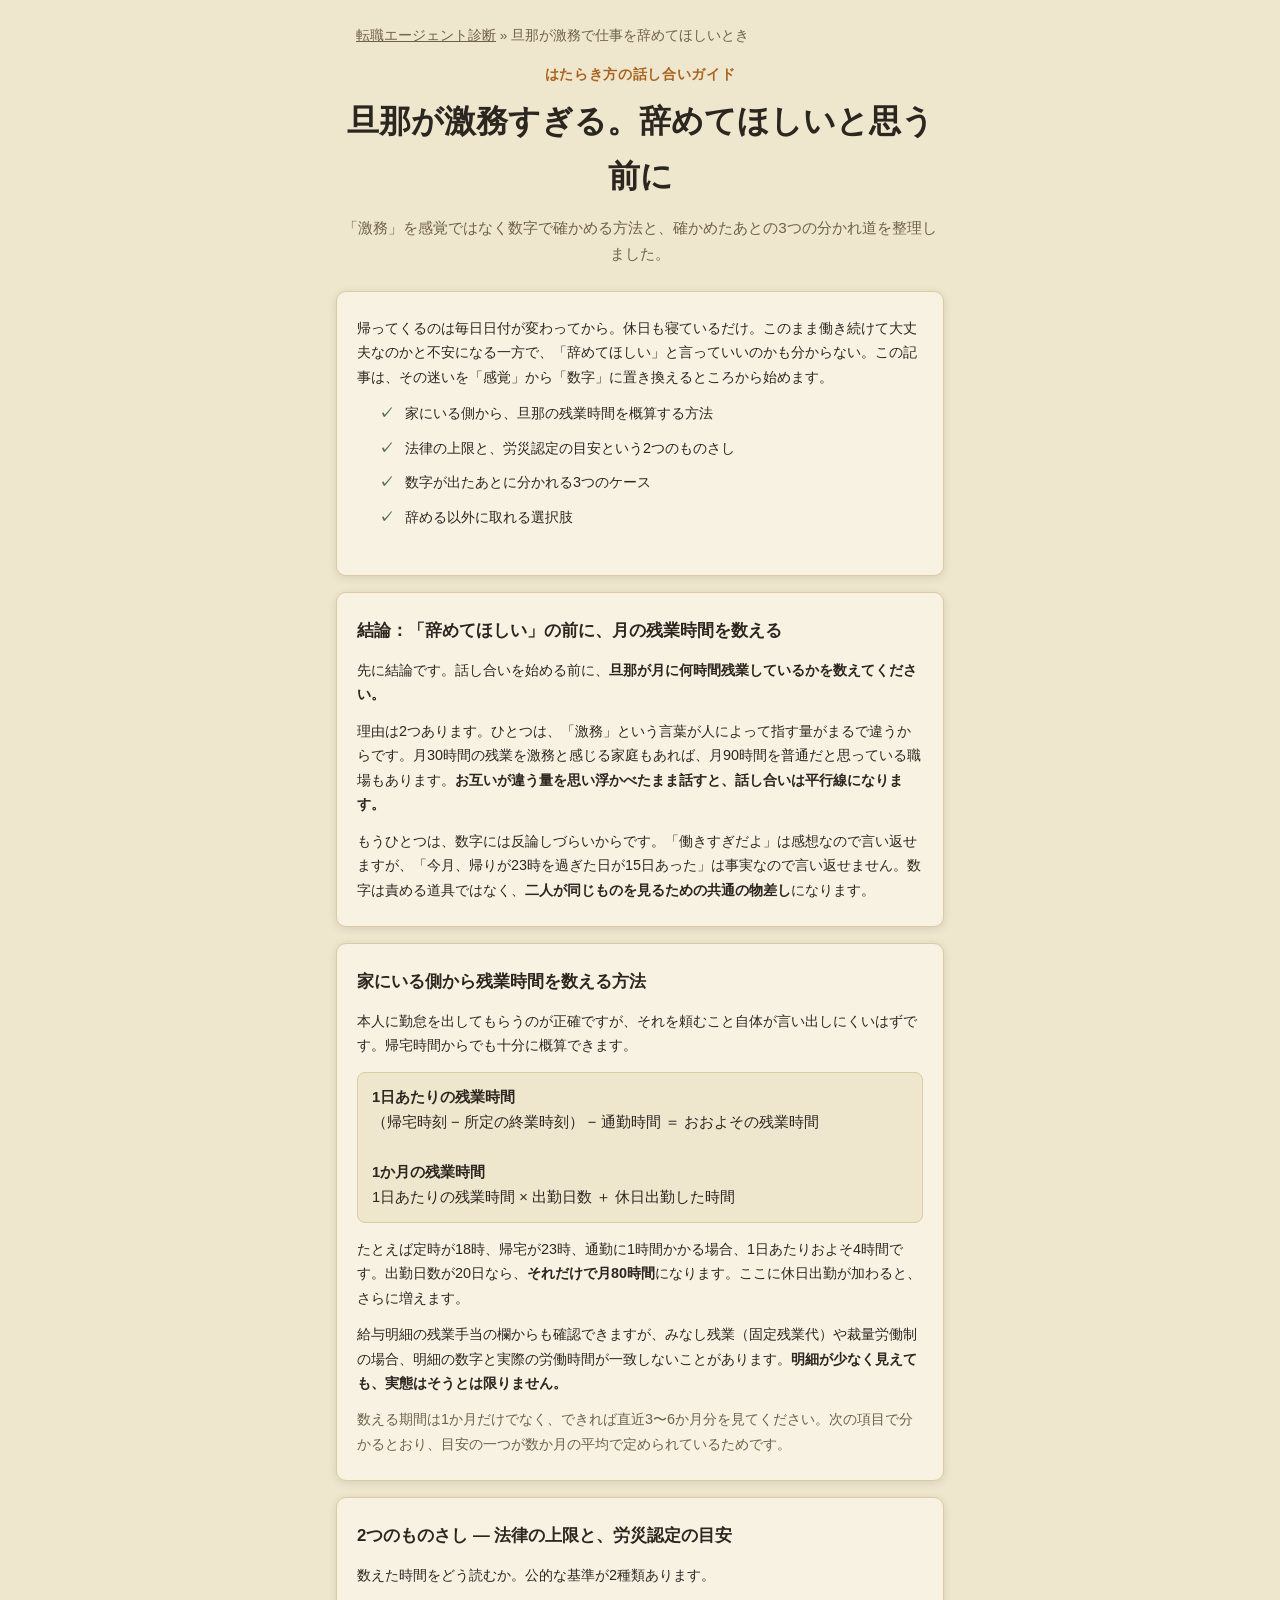
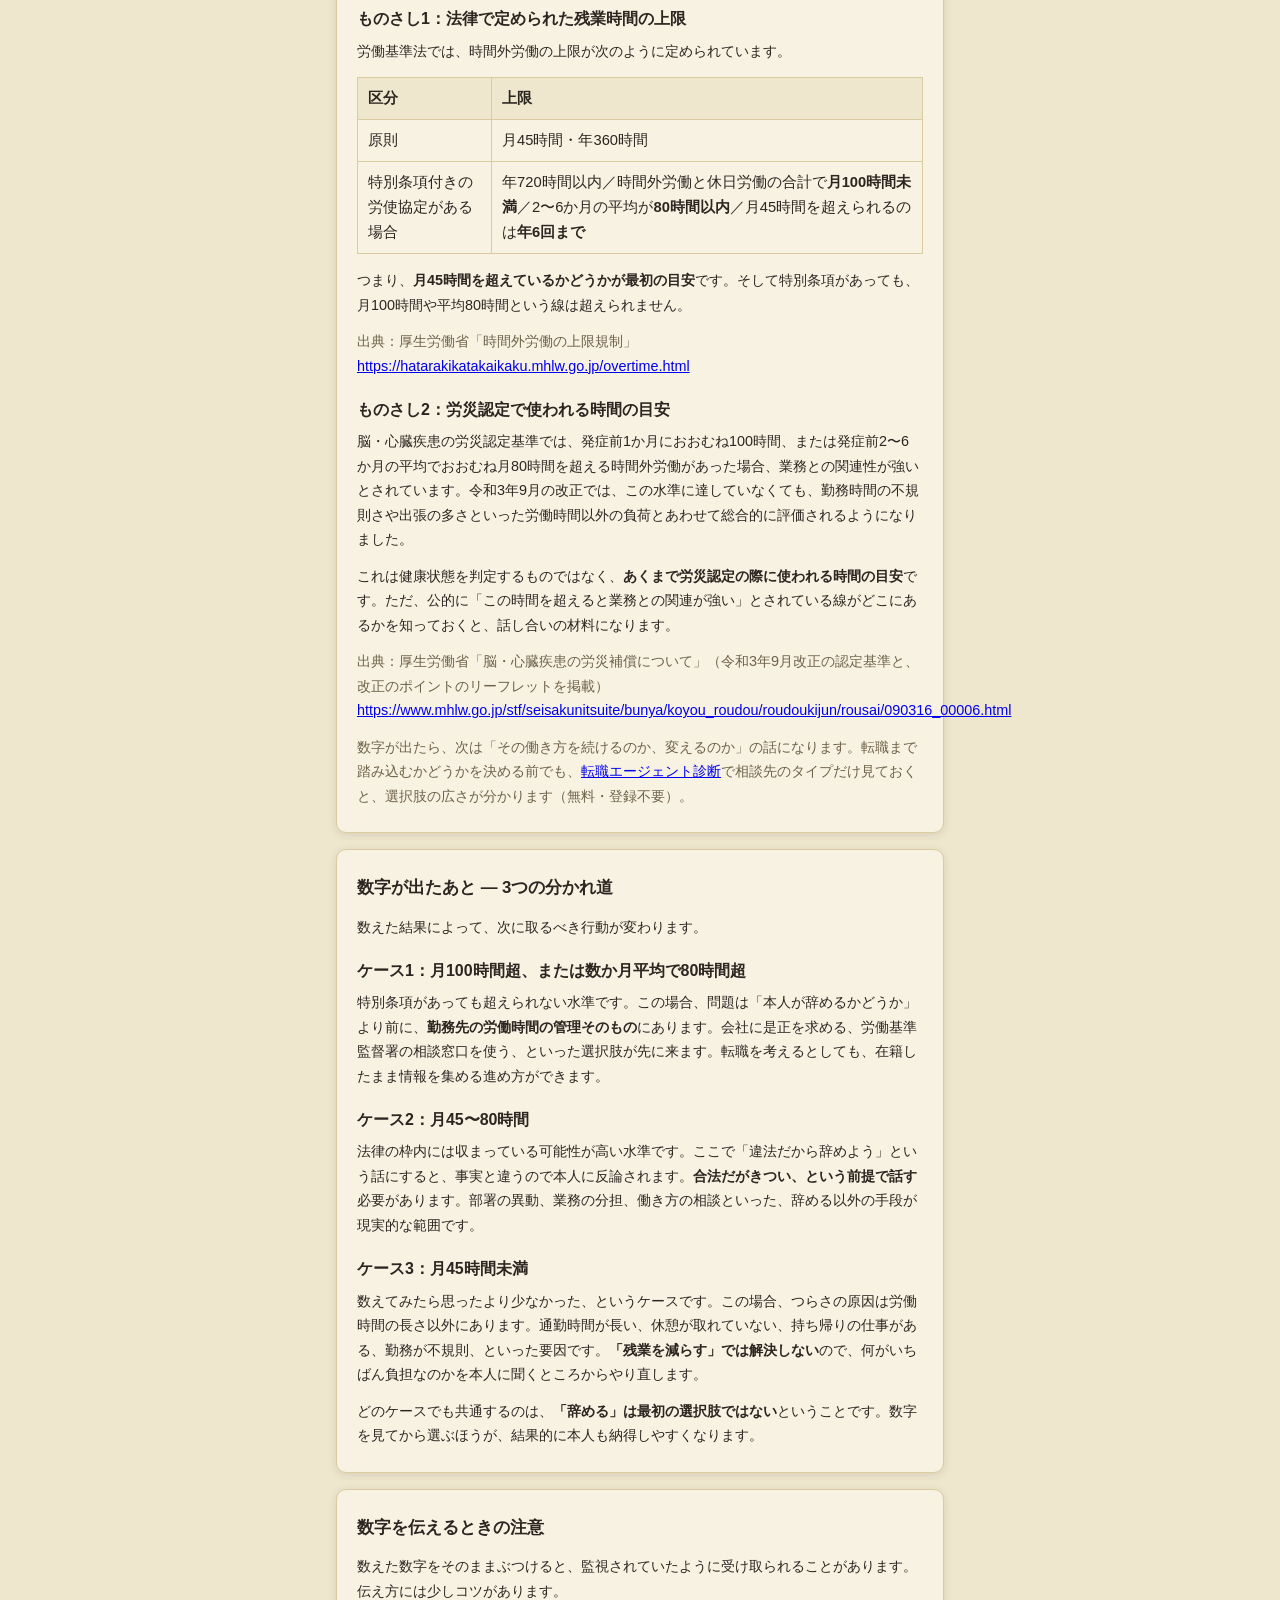
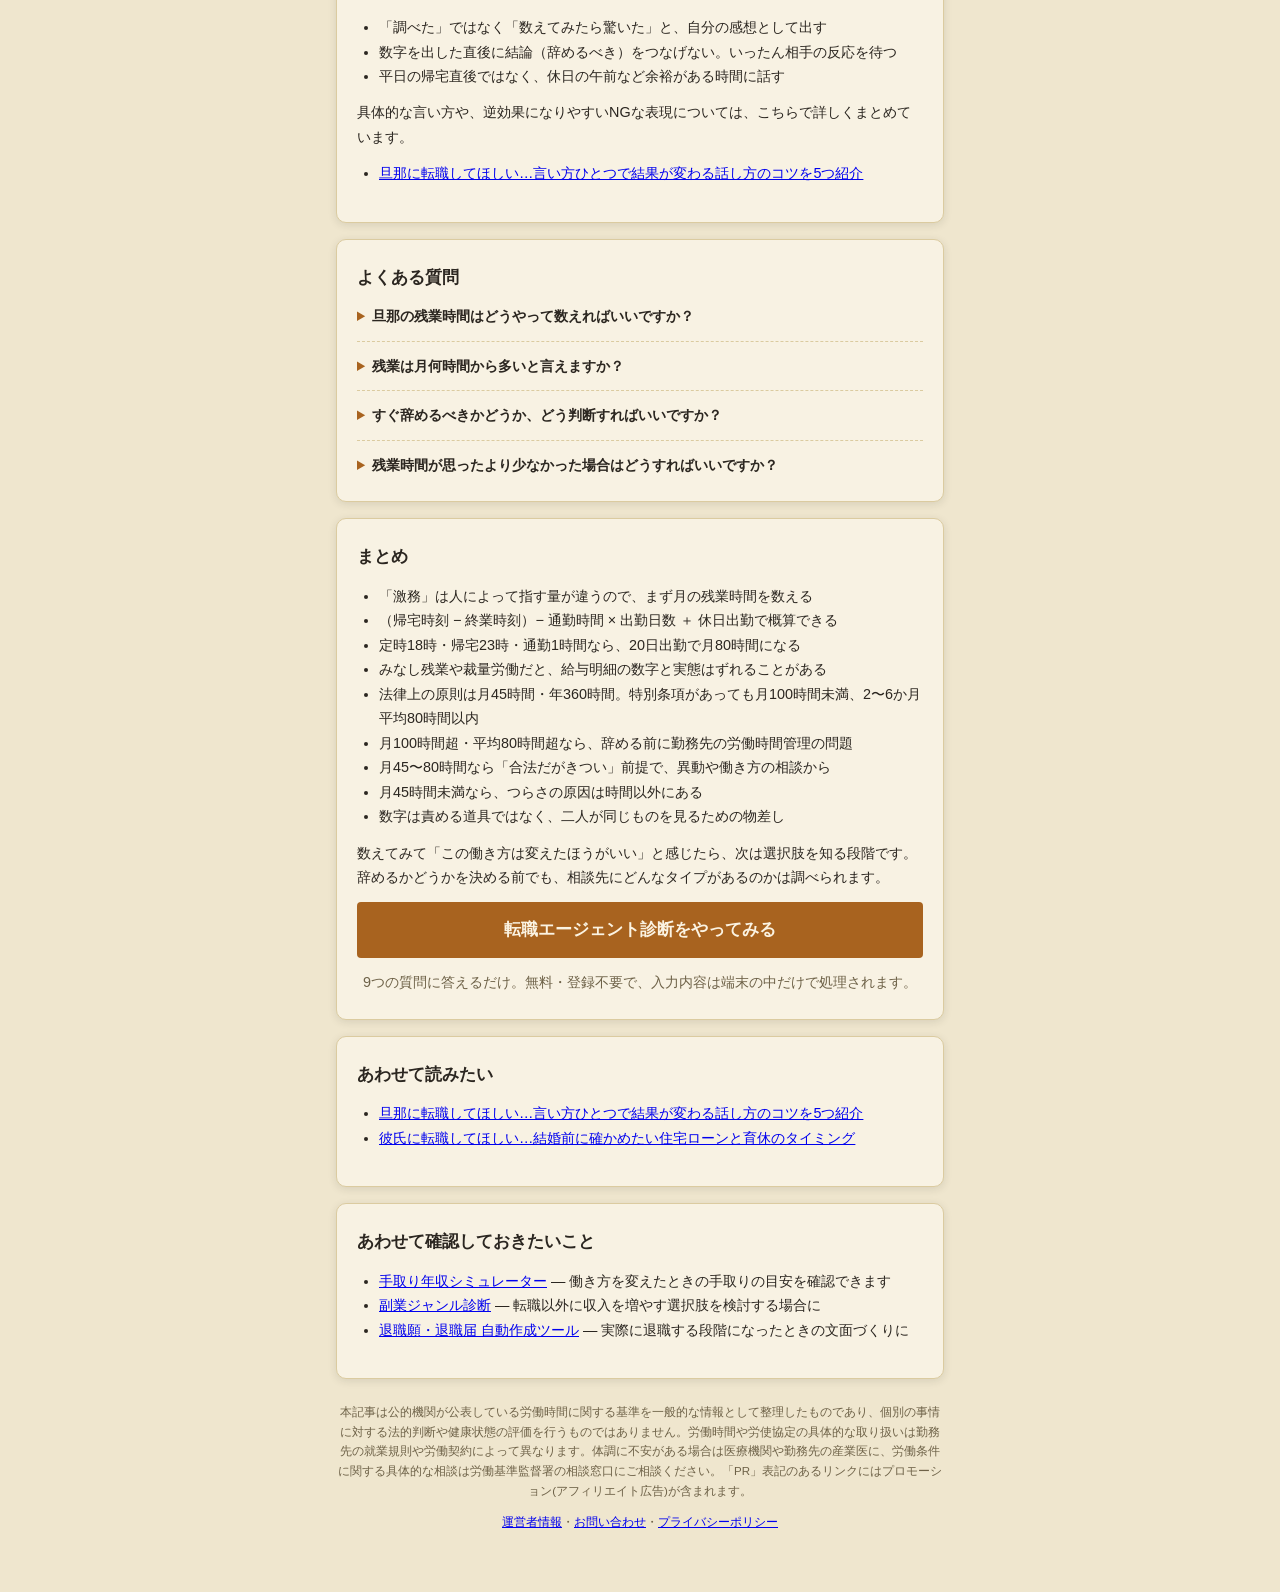
==== commit 5cce3c56: "記事の出典リンク切れを差し替え(厚労省 脳・心臓疾患の労災補償について) Co-Authored-By: Claude Opus 5 <noreply@anthropic.com>" ====
--- a/guide/danna-gekimu-yametehoshii/index.html
+++ b/guide/danna-gekimu-yametehoshii/index.html
@@ -93,7 +93,7 @@
         <h3>ものさし2：労災認定で使われる時間の目安</h3>
         <p>脳・心臓疾患の労災認定基準では、発症前1か月におおむね100時間、または発症前2〜6か月の平均でおおむね月80時間を超える時間外労働があった場合、業務との関連性が強いとされています。令和3年9月の改正では、この水準に達していなくても、勤務時間の不規則さや出張の多さといった労働時間以外の負荷とあわせて総合的に評価されるようになりました。</p>
         <p>これは健康状態を判定するものではなく、<strong>あくまで労災認定の際に使われる時間の目安</strong>です。ただ、公的に「この時間を超えると業務との関連が強い」とされている線がどこにあるかを知っておくと、話し合いの材料になります。</p>
-        <p class="guide-note">出典：厚生労働省「脳・心臓疾患の労災認定基準を改正しました」<a href="https://www.mhlw.go.jp/stf/newpage_21017.html" target="_blank" rel="noopener">https://www.mhlw.go.jp/stf/newpage_21017.html</a></p>
+        <p class="guide-note">出典：厚生労働省「脳・心臓疾患の労災補償について」（令和3年9月改正の認定基準と、改正のポイントのリーフレットを掲載）<a href="https://www.mhlw.go.jp/stf/seisakunitsuite/bunya/koyou_roudou/roudoukijun/rousai/090316_00006.html" target="_blank" rel="noopener">https://www.mhlw.go.jp/stf/seisakunitsuite/bunya/koyou_roudou/roudoukijun/rousai/090316_00006.html</a></p>
 
         <p class="guide-note">数字が出たら、次は「その働き方を続けるのか、変えるのか」の話になります。転職まで踏み込むかどうかを決める前でも、<a href="../../index.html">転職エージェント診断</a>で相談先のタイプだけ見ておくと、選択肢の広さが分かります（無料・登録不要）。</p>
       </div>
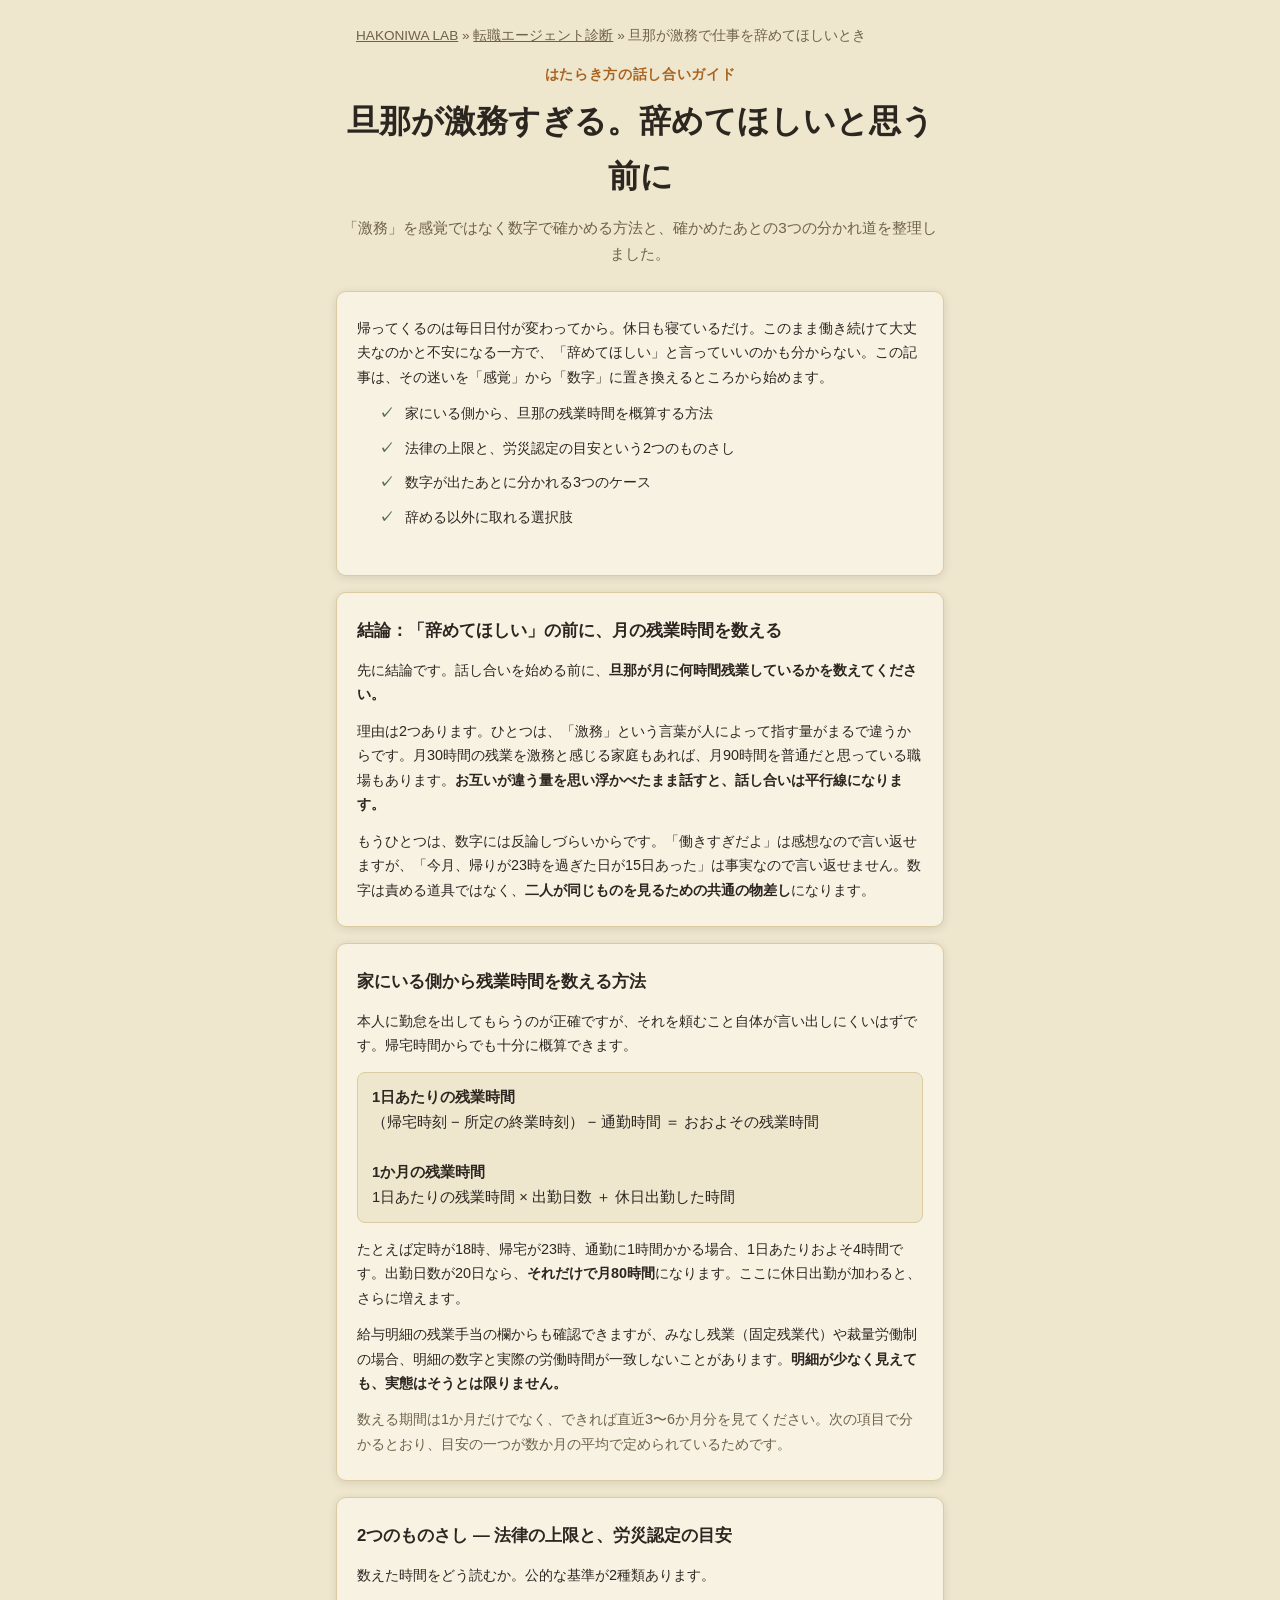
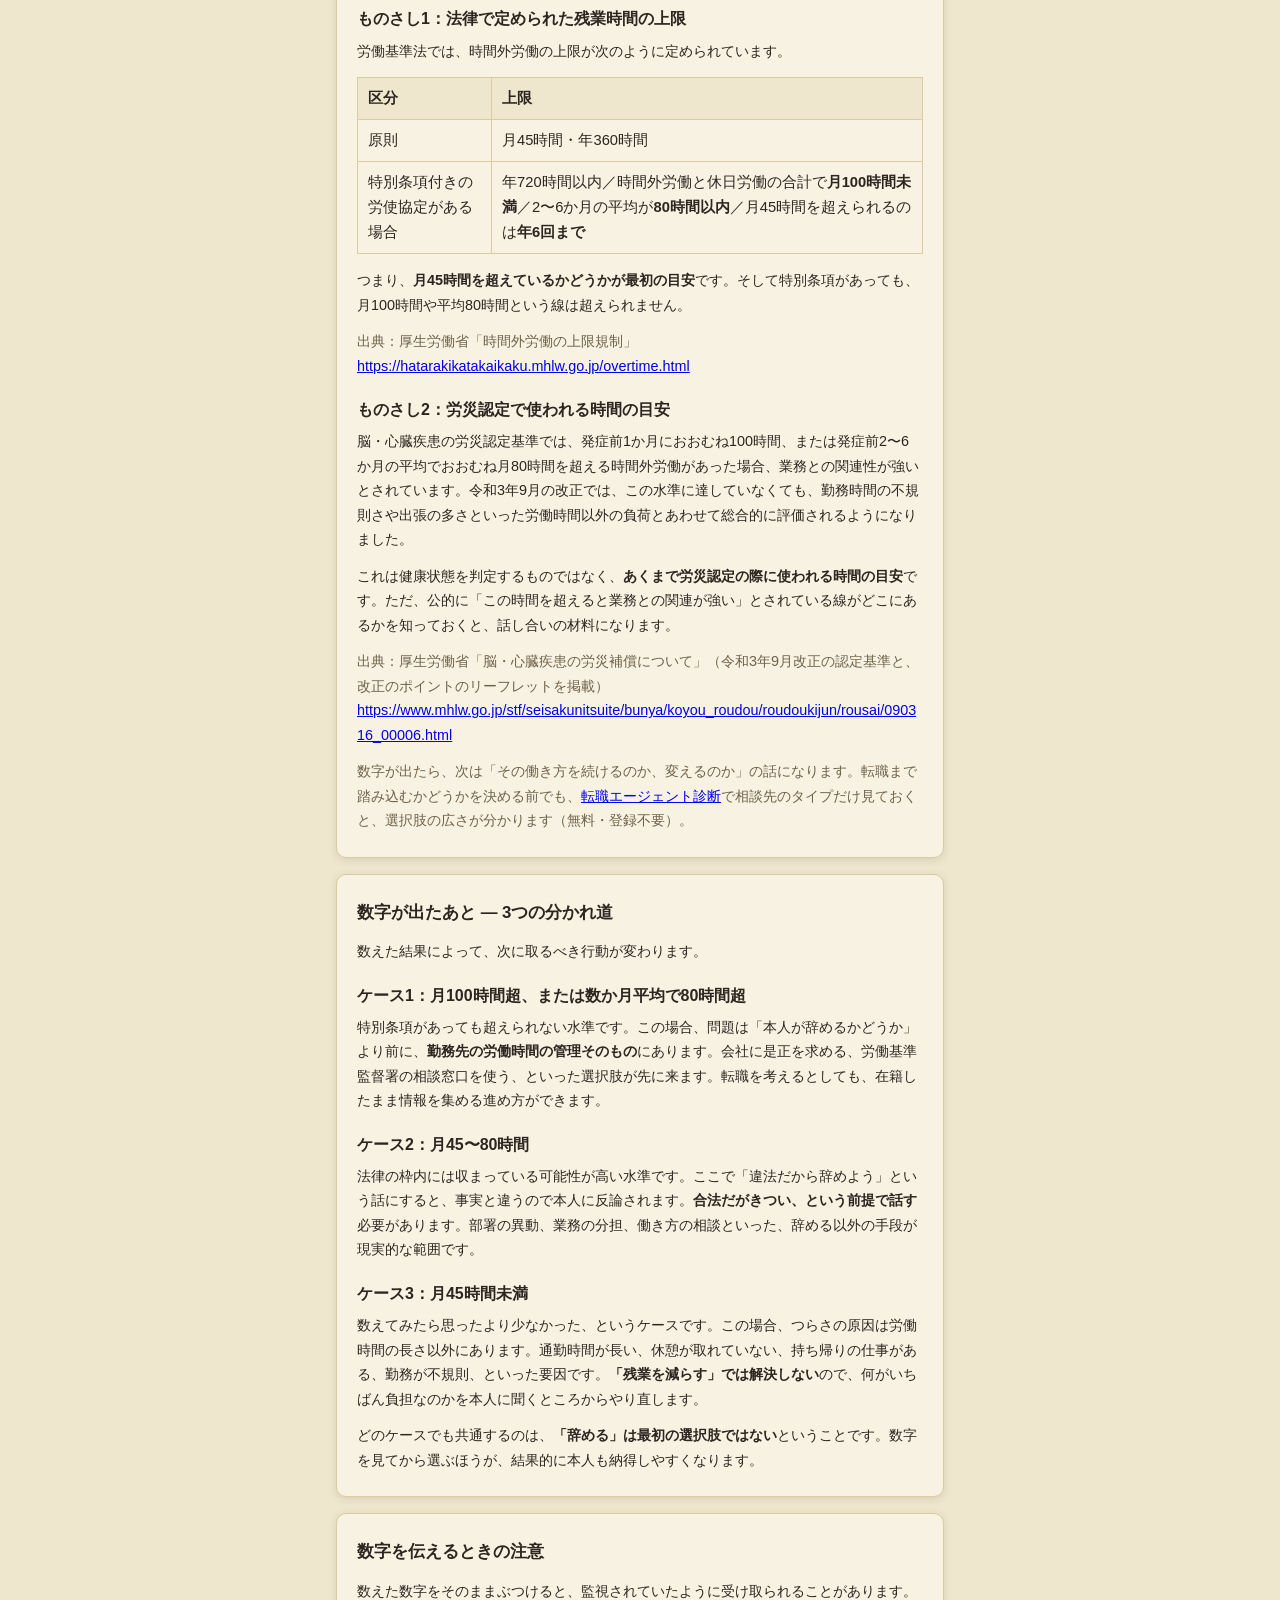
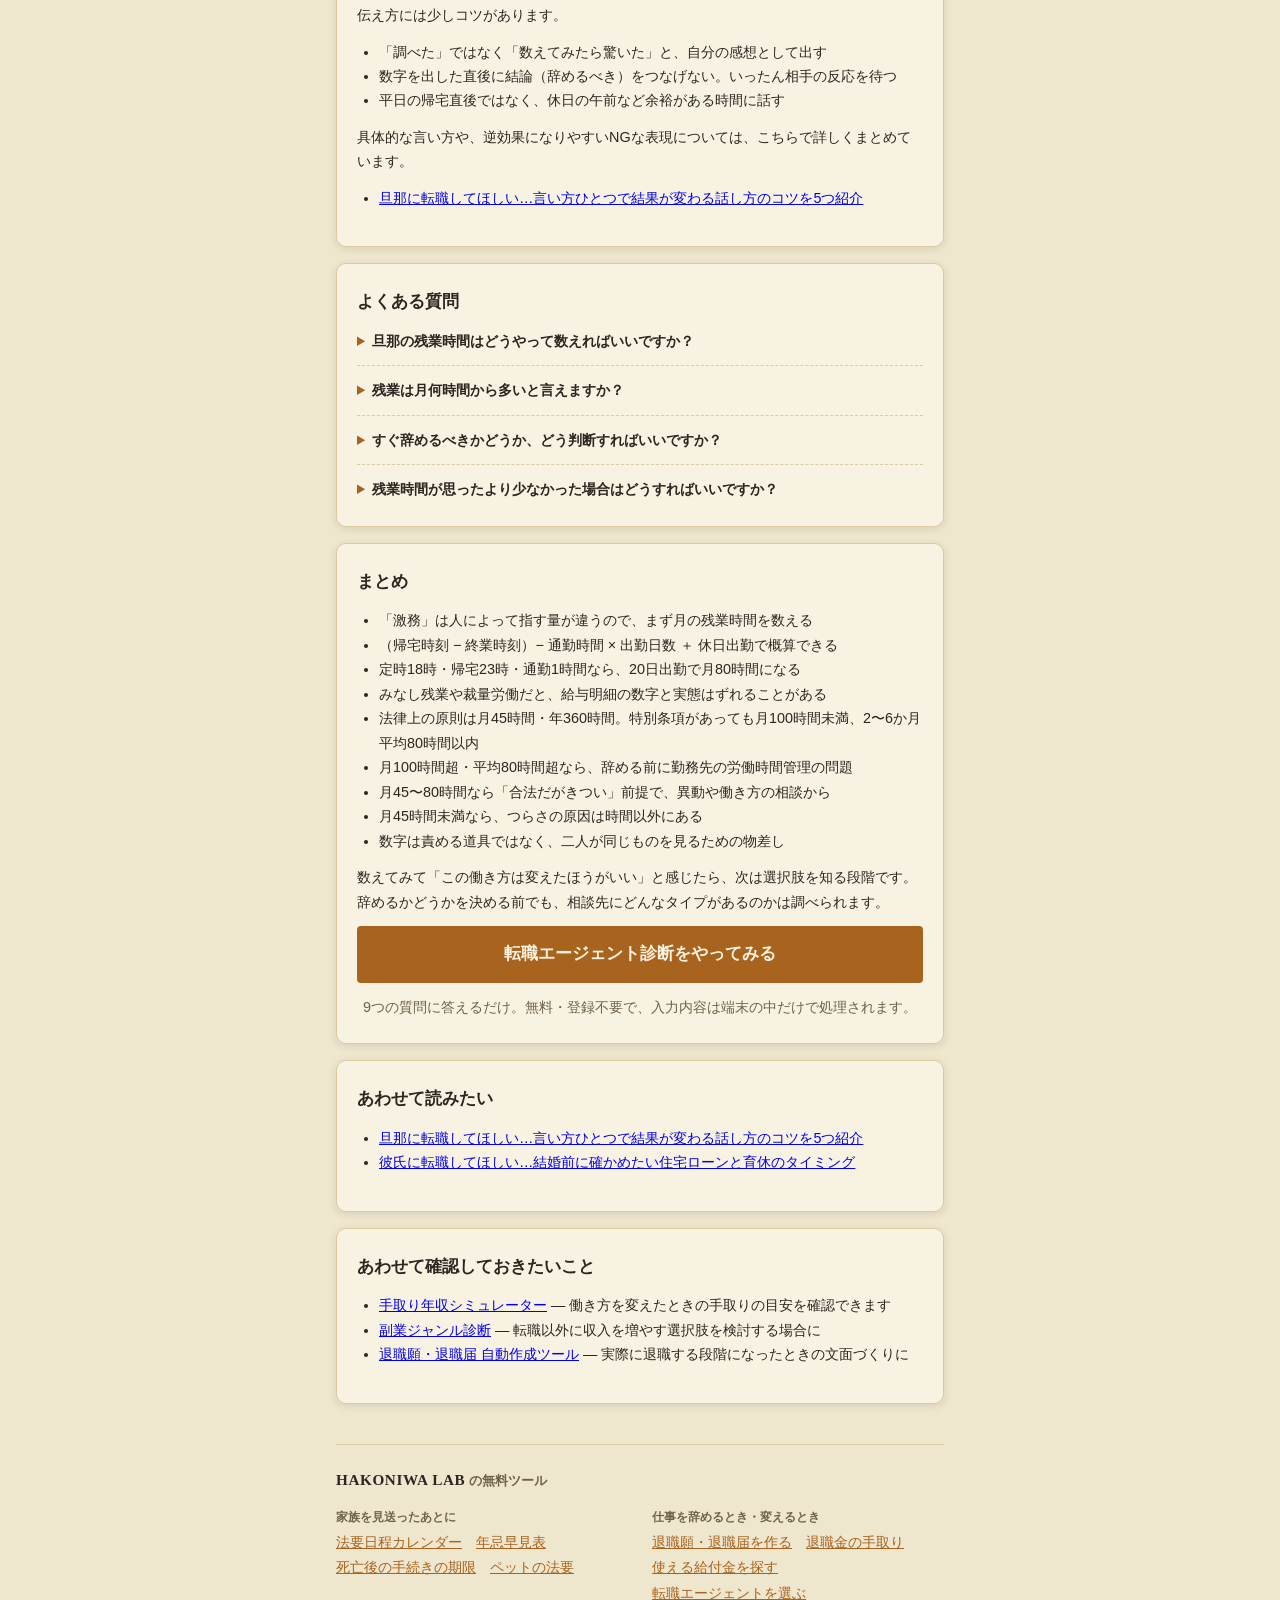
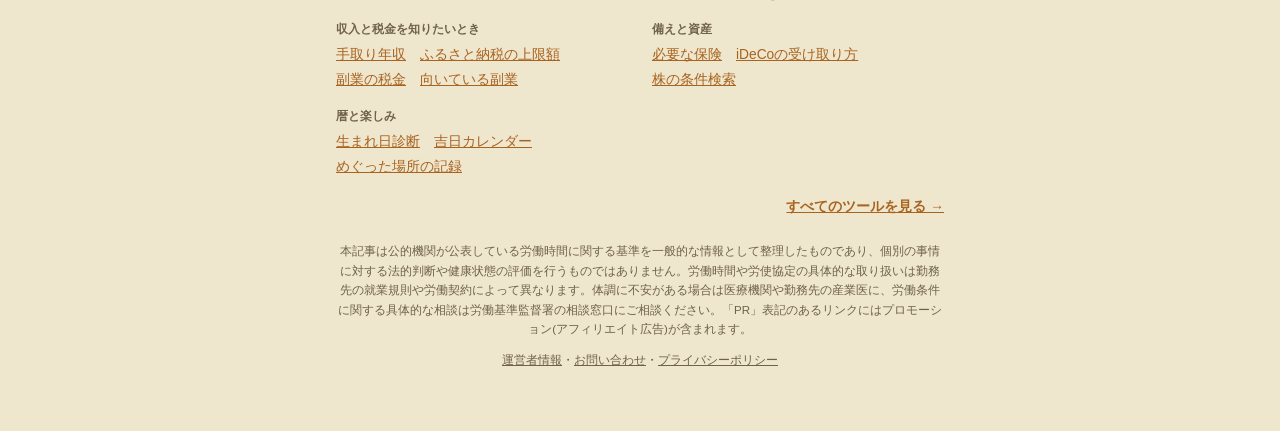
==== commit cc09d8fe: "全ページにHAKONIWA LABのツール一覧とパンくずの入口を追加 286ページ中、サイトのトップへ戻れるのが9ページだけで、 記事から入った人がほかのツールに気づけなかったため。 - 本文の下(フ" ====
--- a/guide/danna-gekimu-yametehoshii/index.html
+++ b/guide/danna-gekimu-yametehoshii/index.html
@@ -3,6 +3,14 @@
 <head>
 <meta charset="UTF-8">
 <meta name="viewport" content="width=device-width, initial-scale=1.0">
+<!-- Google tag (gtag.js) -->
+<script async src="https://www.googletagmanager.com/gtag/js?id=G-WTBHV5QYG3"></script>
+<script>
+  window.dataLayer = window.dataLayer || [];
+  function gtag(){dataLayer.push(arguments);}
+  gtag('js', new Date());
+  gtag('config', 'G-WTBHV5QYG3');
+</script>
 <title>旦那が激務すぎる。仕事を辞めてほしいと思う前に確かめたい労働時間の目安</title>
 <meta name="description" content="旦那が激務で仕事を辞めてほしい。そう思ったとき、まず月の残業時間を数える方法と、法律の上限・労災認定の目安という2つのものさしを整理しました。数字が出たあとの3つの分かれ道まで解説します。">
 <script async src="https://pagead2.googlesyndication.com/pagead/js/adsbygoogle.js?client=ca-pub-6465548593525933" crossorigin="anonymous"></script>
@@ -27,7 +35,8 @@
 <div class="app">
 
   <nav class="guide-nav" aria-label="パンくずリスト">
-    <a href="../../index.html">転職エージェント診断</a> &raquo;
+    <a href="../../../">HAKONIWA LAB</a> &raquo;
+    <a href="../../">転職エージェント診断</a> &raquo;
     <span aria-current="page">旦那が激務で仕事を辞めてほしいとき</span>
   </nav>
 
@@ -95,7 +104,7 @@
         <p>これは健康状態を判定するものではなく、<strong>あくまで労災認定の際に使われる時間の目安</strong>です。ただ、公的に「この時間を超えると業務との関連が強い」とされている線がどこにあるかを知っておくと、話し合いの材料になります。</p>
         <p class="guide-note">出典：厚生労働省「脳・心臓疾患の労災補償について」（令和3年9月改正の認定基準と、改正のポイントのリーフレットを掲載）<a href="https://www.mhlw.go.jp/stf/seisakunitsuite/bunya/koyou_roudou/roudoukijun/rousai/090316_00006.html" target="_blank" rel="noopener">https://www.mhlw.go.jp/stf/seisakunitsuite/bunya/koyou_roudou/roudoukijun/rousai/090316_00006.html</a></p>
 
-        <p class="guide-note">数字が出たら、次は「その働き方を続けるのか、変えるのか」の話になります。転職まで踏み込むかどうかを決める前でも、<a href="../../index.html">転職エージェント診断</a>で相談先のタイプだけ見ておくと、選択肢の広さが分かります（無料・登録不要）。</p>
+        <p class="guide-note">数字が出たら、次は「その働き方を続けるのか、変えるのか」の話になります。転職まで踏み込むかどうかを決める前でも、<a href="../../">転職エージェント診断</a>で相談先のタイプだけ見ておくと、選択肢の広さが分かります（無料・登録不要）。</p>
       </div>
 
       <div class="card card--article">
@@ -162,7 +171,7 @@
           <li>数字は責める道具ではなく、二人が同じものを見るための物差し</li>
         </ul>
         <p>数えてみて「この働き方は変えたほうがいい」と感じたら、次は選択肢を知る段階です。辞めるかどうかを決める前でも、相談先にどんなタイプがあるのかは調べられます。</p>
-        <p class="guide-cta"><a class="btn btn--primary btn--large" href="../../index.html">転職エージェント診断をやってみる</a></p>
+        <p class="guide-cta"><a class="btn btn--primary btn--large" href="../../">転職エージェント診断をやってみる</a></p>
         <p class="guide-note" style="text-align:center;">9つの質問に答えるだけ。無料・登録不要で、入力内容は端末の中だけで処理されます。</p>
       </div>
 
@@ -186,6 +195,73 @@
     </section>
 
   </main>
+
+  <!-- site-nav:start -->
+  <style>
+  .site-nav { margin: 40px 0 0; padding: 22px 0 0; border-top: 1px solid var(--color-border, var(--line, #dbcba0)); color: var(--color-text, var(--ink, #2b2620)); text-align: left; }
+  .site-nav__title { margin: 0 0 14px; font-size: 0.82rem; font-weight: 700; color: var(--color-text-muted, var(--muted, #6e6248)); }
+  .site-nav__title a { font-family: Georgia, "Times New Roman", serif; font-size: 0.95rem; letter-spacing: 0.04em; color: var(--color-text, var(--ink, #2b2620)); text-decoration: none; }
+  .site-nav__groups { display: grid; gap: 14px 24px; }
+  @media (min-width: 560px) { .site-nav__groups { grid-template-columns: 1fr 1fr; } }
+  .site-nav__label { margin: 0 0 4px; font-size: 0.74rem; font-weight: 700; color: var(--color-text-muted, var(--muted, #6e6248)); }
+  .site-nav__links { display: flex; flex-wrap: wrap; gap: 2px 14px; margin: 0; padding: 0; list-style: none; font-size: 0.86rem; line-height: 1.7; }
+  .site-nav__links li { margin: 0; padding: 0; }
+  .site-nav__links li::before { content: none; }
+  .site-nav__links a { color: var(--color-primary, var(--navy, #a8631f)); }
+  .site-nav__all { margin: 16px 0 0; font-size: 0.86rem; text-align: right; }
+  .site-nav__all a { color: var(--color-primary, var(--navy, #a8631f)); font-weight: 700; }
+  .app-footer a { color: var(--color-text-muted, var(--muted, #6e6248)); }
+  </style>
+  <nav class="site-nav" aria-label="HAKONIWA LABのツール">
+    <p class="site-nav__title"><a href="../../../">HAKONIWA LAB</a> の無料ツール</p>
+    <div class="site-nav__groups">
+      <div>
+        <p class="site-nav__label">家族を見送ったあとに</p>
+        <ul class="site-nav__links">
+          <li><a href="../../../houyou-calendar/">法要日程カレンダー</a></li>
+          <li><a href="../../../houyou-calendar/hayami/">年忌早見表</a></li>
+          <li><a href="../../../houyou-calendar/tetsuzuki/">死亡後の手続きの期限</a></li>
+          <li><a href="../../../houyou-calendar/pet/">ペットの法要</a></li>
+        </ul>
+      </div>
+      <div>
+        <p class="site-nav__label">仕事を辞めるとき・変えるとき</p>
+        <ul class="site-nav__links">
+          <li><a href="../../../resignation-letter-generator/">退職願・退職届を作る</a></li>
+          <li><a href="../../../retirement-simulator/">退職金の手取り</a></li>
+          <li><a href="../../../subsidy-checker/">使える給付金を探す</a></li>
+          <li><a href="../../../career-checker/">転職エージェントを選ぶ</a></li>
+        </ul>
+      </div>
+      <div>
+        <p class="site-nav__label">収入と税金を知りたいとき</p>
+        <ul class="site-nav__links">
+          <li><a href="../../../takehome-calculator/">手取り年収</a></li>
+          <li><a href="../../../furusato-simulator/">ふるさと納税の上限額</a></li>
+          <li><a href="../../../sidejob-tax-simulator/">副業の税金</a></li>
+          <li><a href="../../../sidejob-checker/">向いている副業</a></li>
+        </ul>
+      </div>
+      <div>
+        <p class="site-nav__label">備えと資産</p>
+        <ul class="site-nav__links">
+          <li><a href="../../../insurance-checker/">必要な保険</a></li>
+          <li><a href="../../../retirement-simulator/ideco/">iDeCoの受け取り方</a></li>
+          <li><a href="../../../stock-screener/">株の条件検索</a></li>
+        </ul>
+      </div>
+      <div>
+        <p class="site-nav__label">暦と楽しみ</p>
+        <ul class="site-nav__links">
+          <li><a href="../../../birthday-fortune/">生まれ日診断</a></li>
+          <li><a href="../../../birthday-fortune/calendar/">吉日カレンダー</a></li>
+          <li><a href="../../../meguri-log/">めぐった場所の記録</a></li>
+        </ul>
+      </div>
+    </div>
+    <p class="site-nav__all"><a href="../../../">すべてのツールを見る →</a></p>
+  </nav>
+  <!-- site-nav:end -->
 
   <footer class="app-footer">
     <p>本記事は公的機関が公表している労働時間に関する基準を一般的な情報として整理したものであり、個別の事情に対する法的判断や健康状態の評価を行うものではありません。労働時間や労使協定の具体的な取り扱いは勤務先の就業規則や労働契約によって異なります。体調に不安がある場合は医療機関や勤務先の産業医に、労働条件に関する具体的な相談は労働基準監督署の相談窓口にご相談ください。「PR」表記のあるリンクにはプロモーション(アフィリエイト広告)が含まれます。</p>
--- a/css/style.css
+++ b/css/style.css
@@ -461,3 +461,32 @@
   font-size: 0.85rem;
   color: var(--color-text-muted);
 }
+
+/* --- 関連する本カード --- */
+.card--books .books__lead {
+  font-size: 0.9rem;
+  color: var(--color-text-muted);
+  margin: 0 0 12px;
+}
+.books__list { list-style: none; margin: 0; padding: 0; display: grid; gap: 10px; }
+.books__item a {
+  display: block;
+  padding: 12px 14px;
+  border: 1px solid var(--color-border);
+  border-radius: 8px;
+  background: var(--color-bg);
+  color: inherit;
+  text-decoration: none;
+}
+.books__item a:hover,
+.books__item a:focus-visible { border-color: var(--color-primary); }
+.books__title { display: block; font-weight: 600; font-size: 0.95rem; line-height: 1.5; }
+.books__note { display: block; font-size: 0.8rem; color: var(--color-text-muted); margin-top: 4px; }
+.books__ku { font-size: 0.8rem; color: var(--color-text-muted); margin: 10px 0 0; }
+
+/* 広告のあるページの冒頭に出す PR 表記(A8 はファーストビューでの広告表示を求めている。birthday-fortune・houyou-calendar と同じ形) */
+.pr-note { font-size: 0.75rem; color: var(--color-text-muted); margin: -8px 0 14px; }
+.app-header + .pr-note { text-align: center; }
+
+/* 出典などの長いURLがスマホで横にはみ出さないように折り返す(class の無い文字のリンクだけ。広告ボタンには効かせない) */
+.card--article a:not([class]) { overflow-wrap: anywhere; }
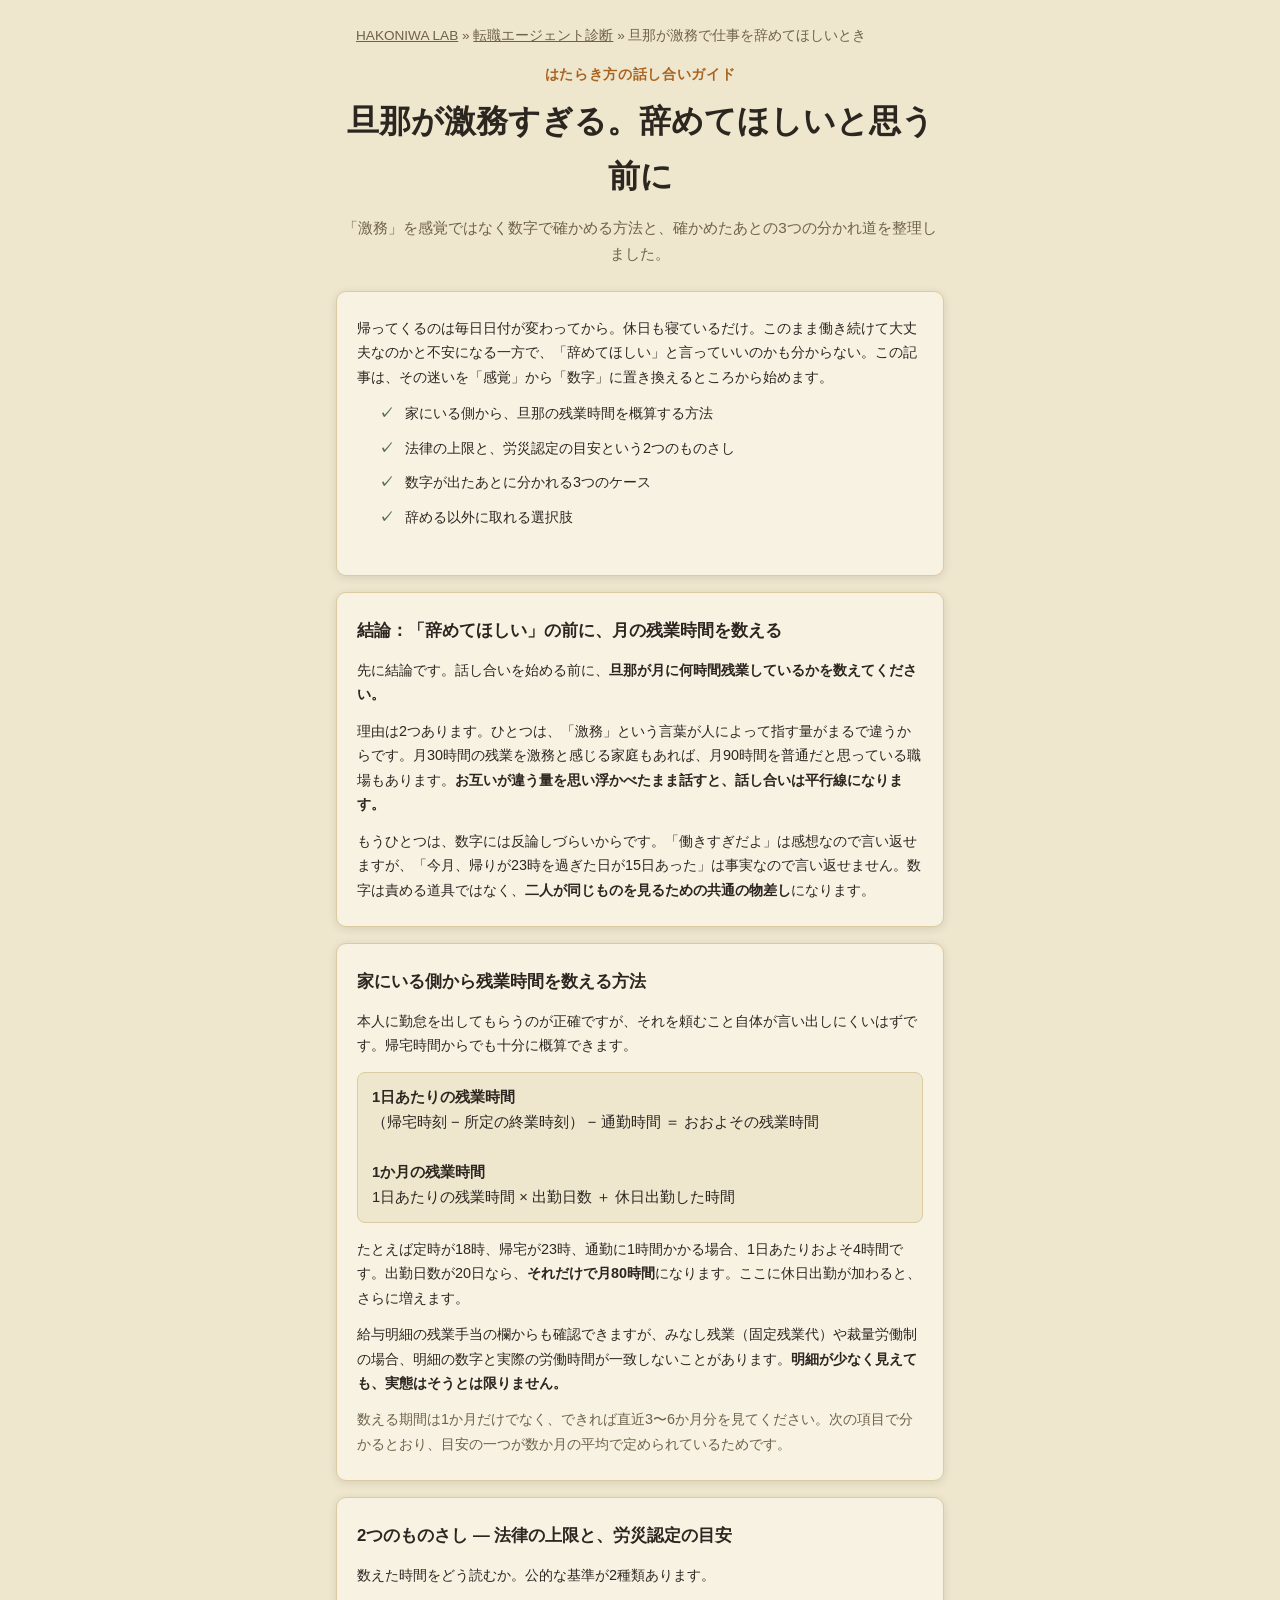
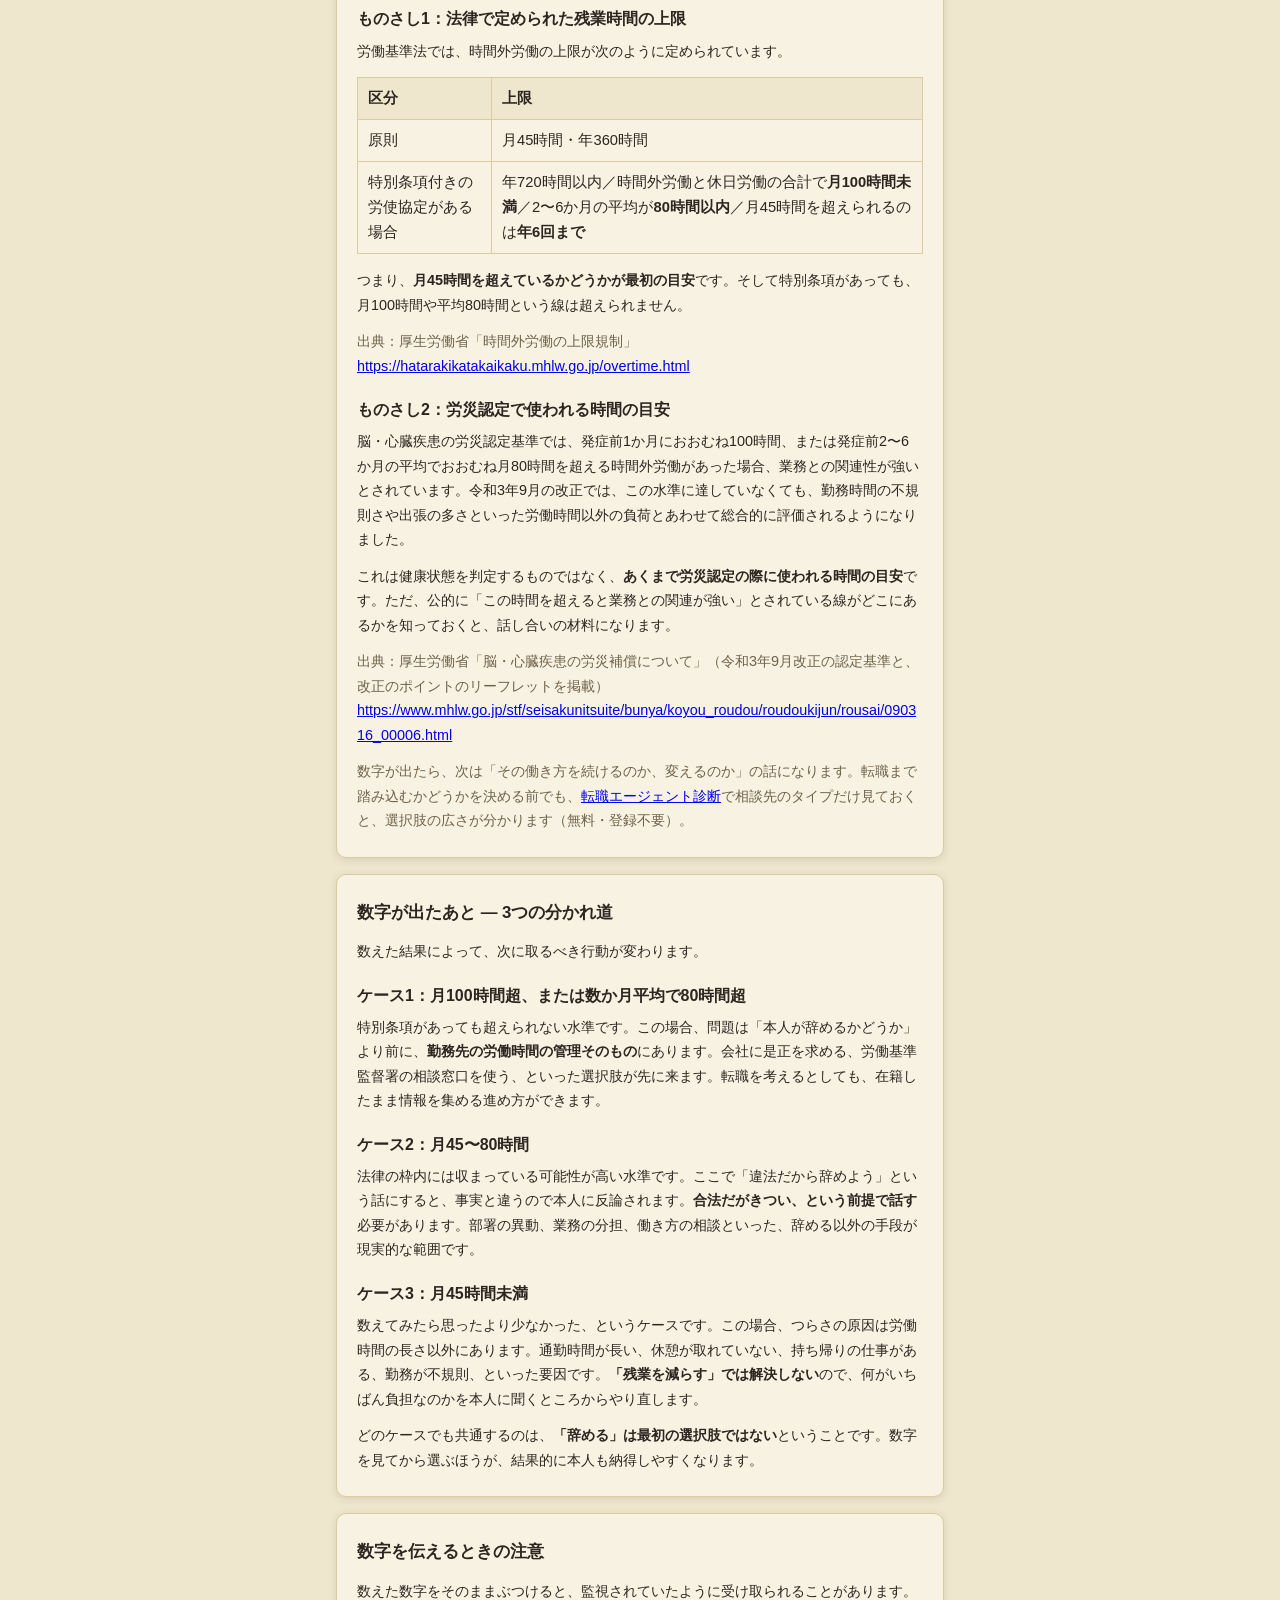
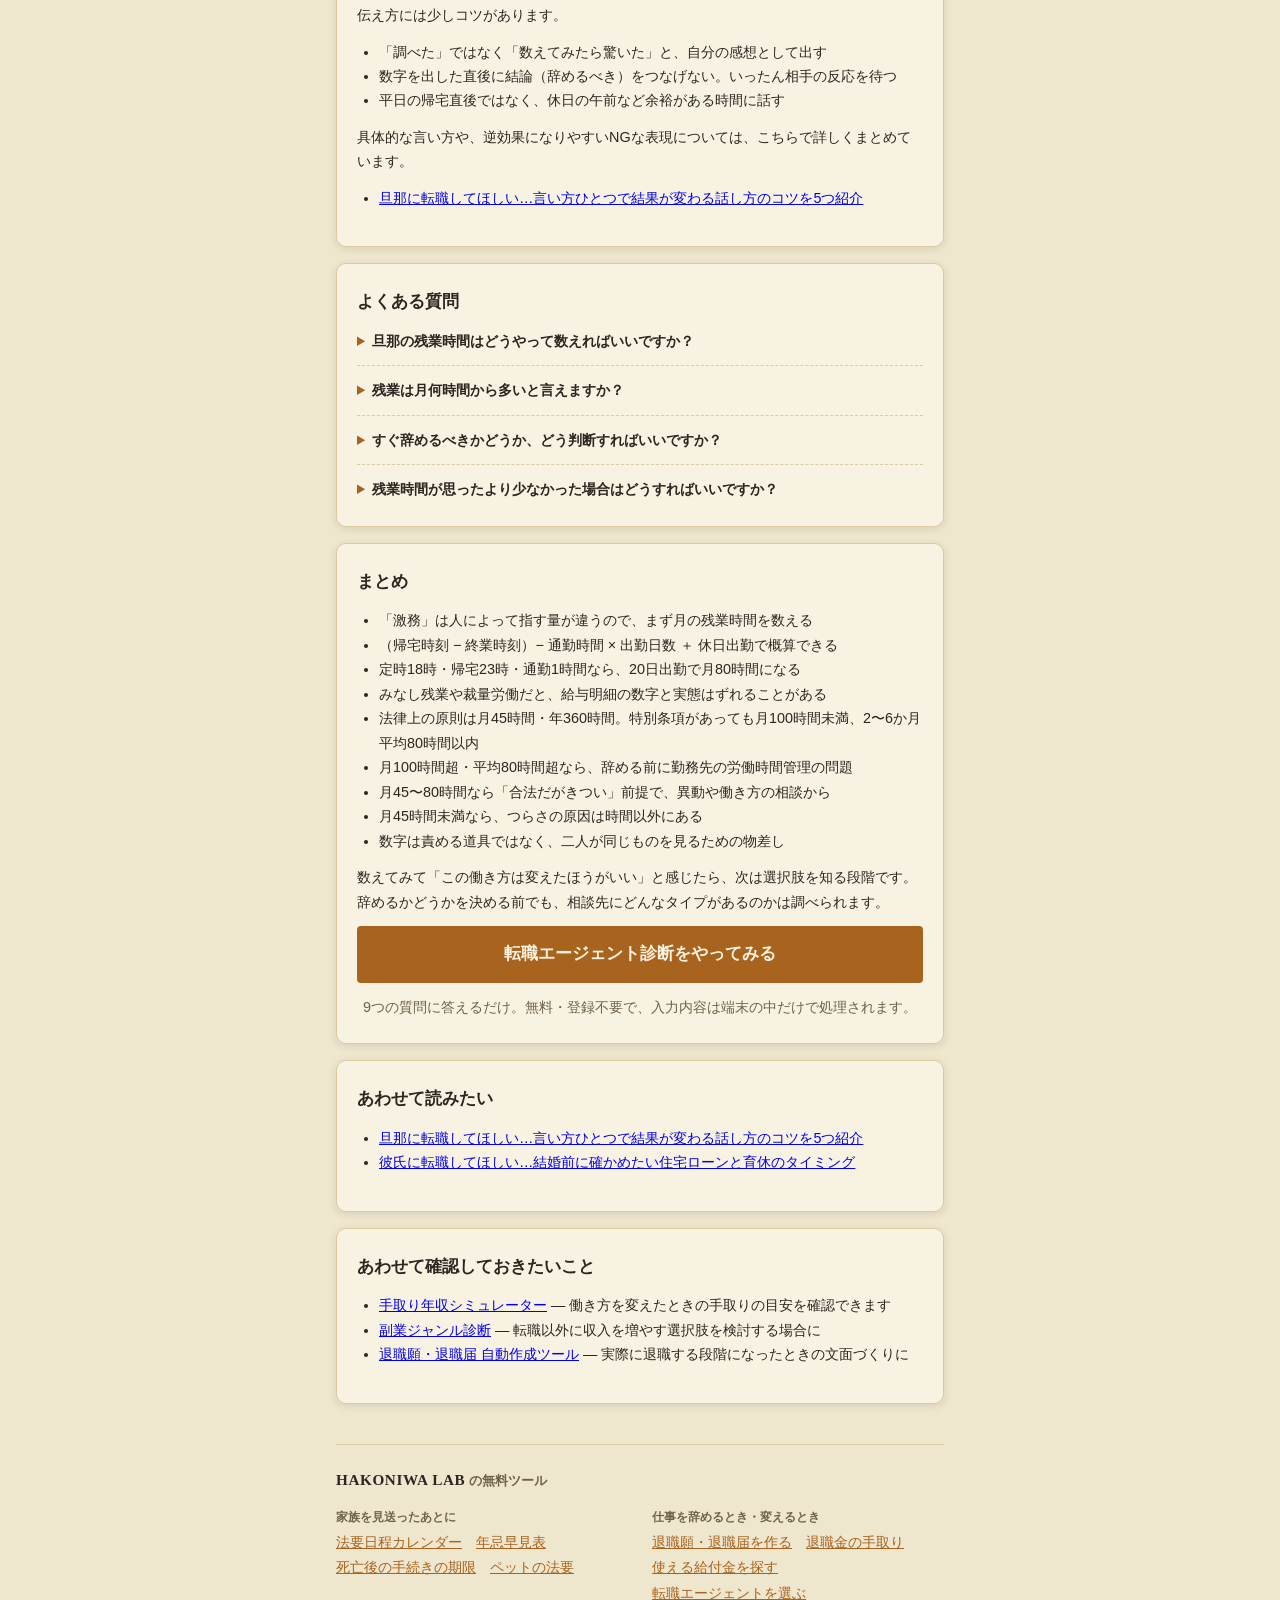
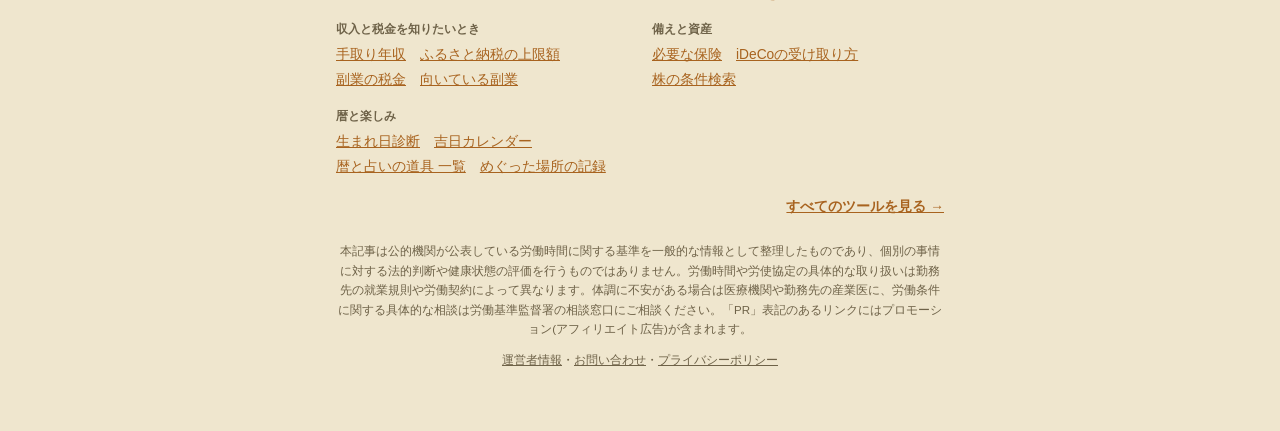
==== commit 7e4a77a4: "全ページのツール一覧に「暦と占いの道具 一覧」を追加 Co-Authored-By: Claude Opus 5.5 <noreply@anthropic.com>" ====
--- a/guide/danna-gekimu-yametehoshii/index.html
+++ b/guide/danna-gekimu-yametehoshii/index.html
@@ -255,6 +255,7 @@
         <ul class="site-nav__links">
           <li><a href="../../../birthday-fortune/">生まれ日診断</a></li>
           <li><a href="../../../birthday-fortune/calendar/">吉日カレンダー</a></li>
+          <li><a href="../../../birthday-fortune/tools/">暦と占いの道具 一覧</a></li>
           <li><a href="../../../meguri-log/">めぐった場所の記録</a></li>
         </ul>
       </div>
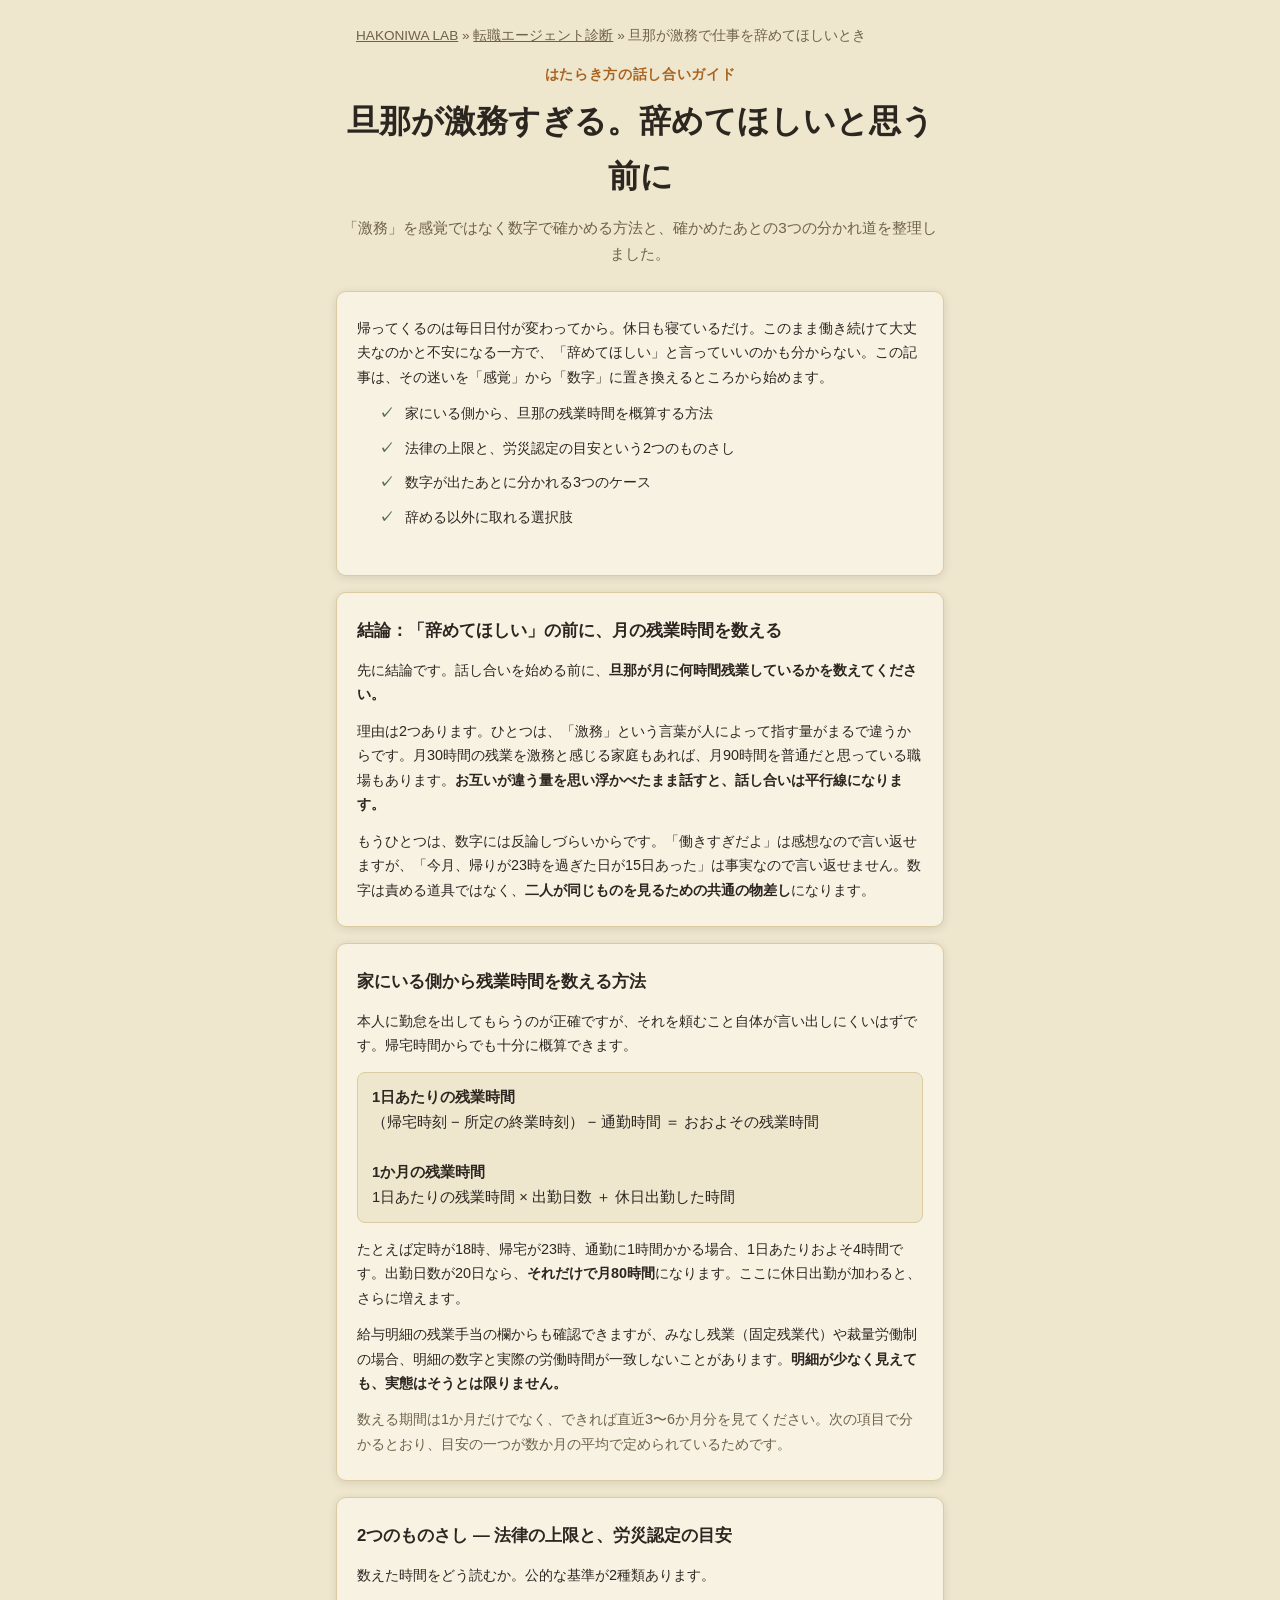
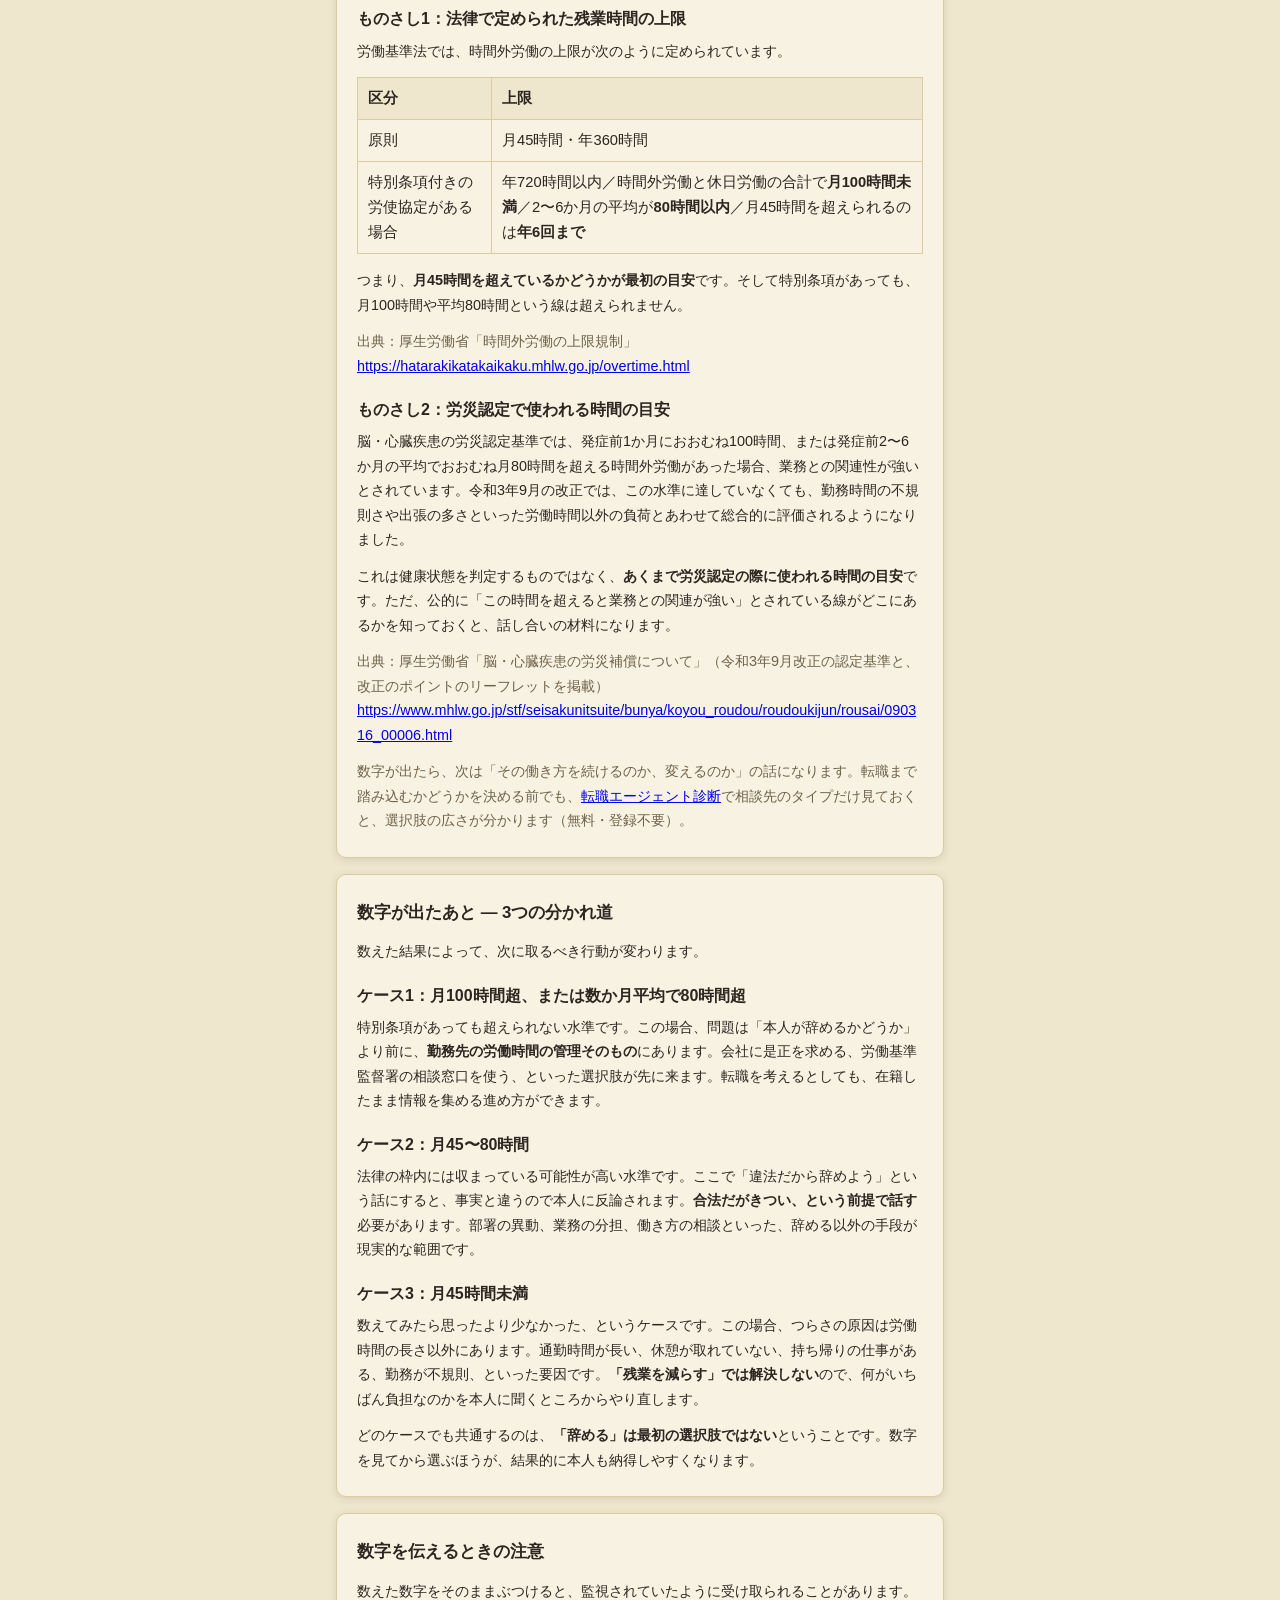
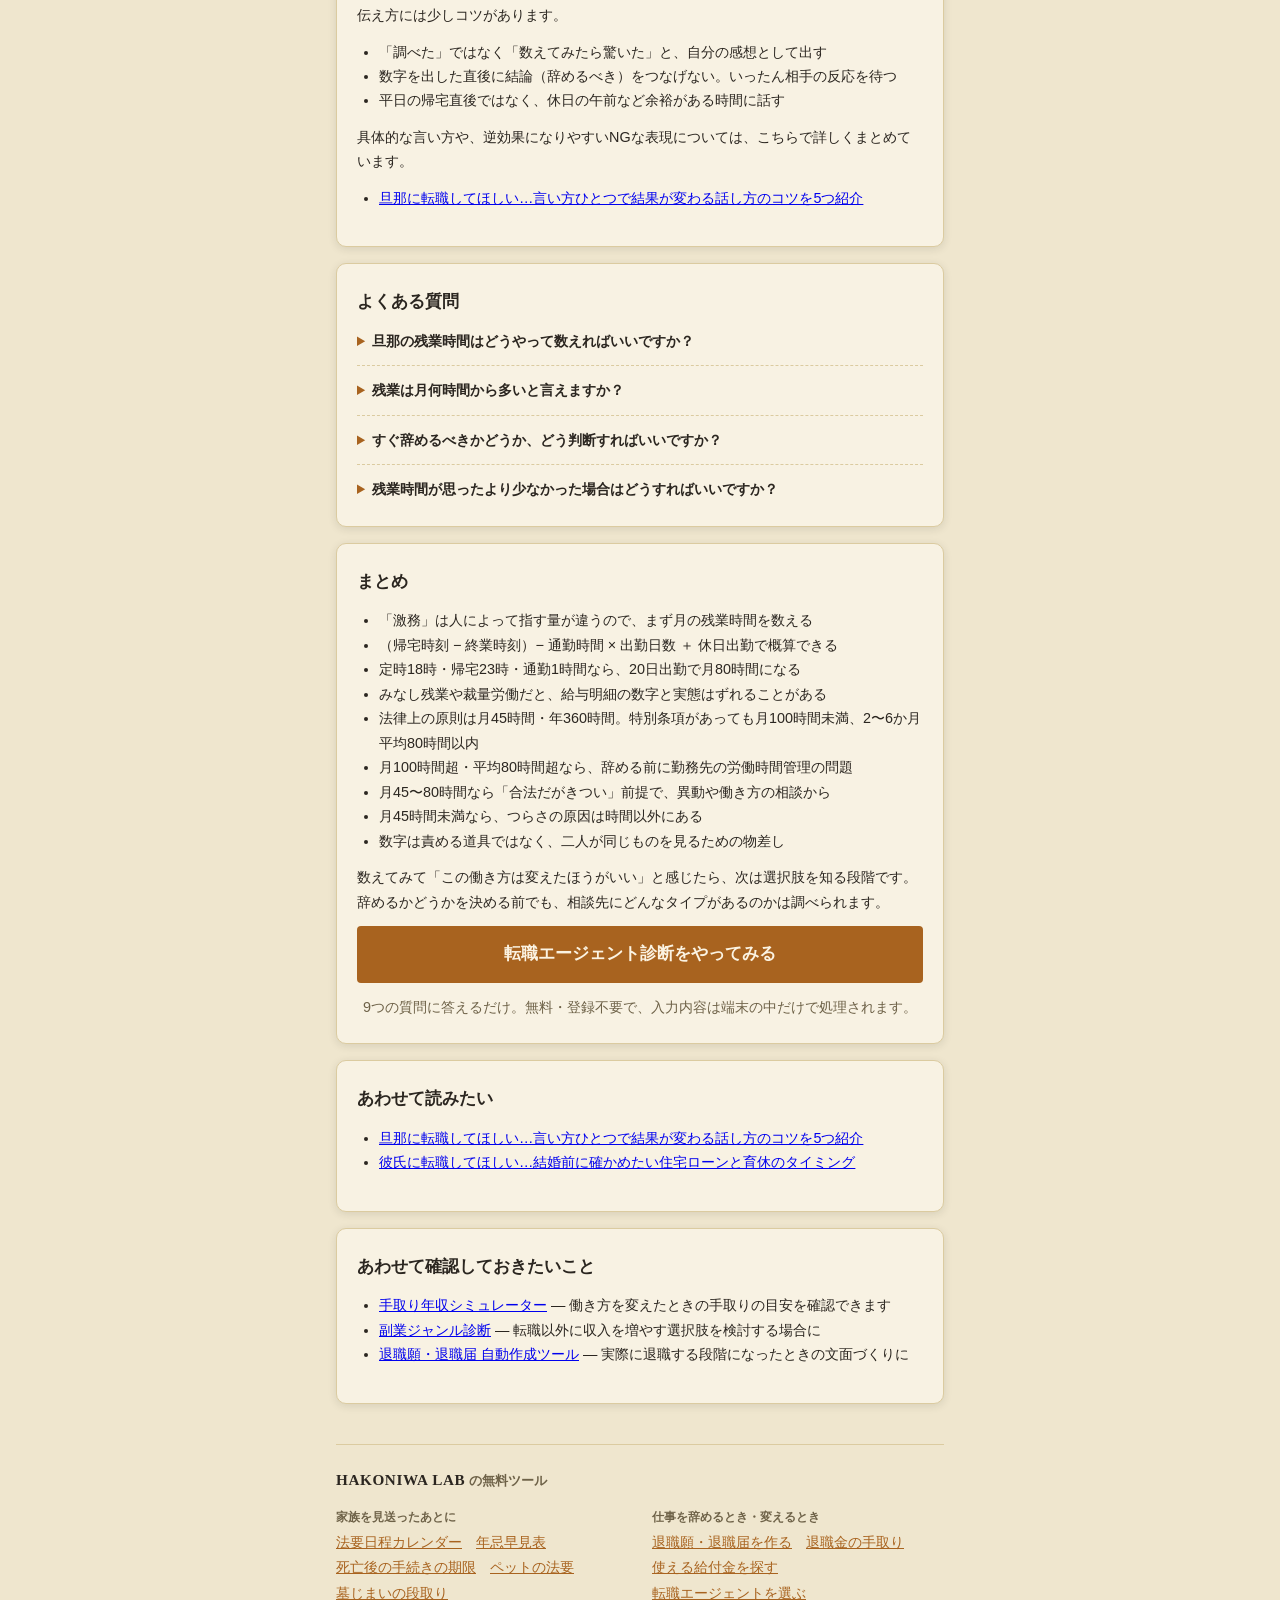
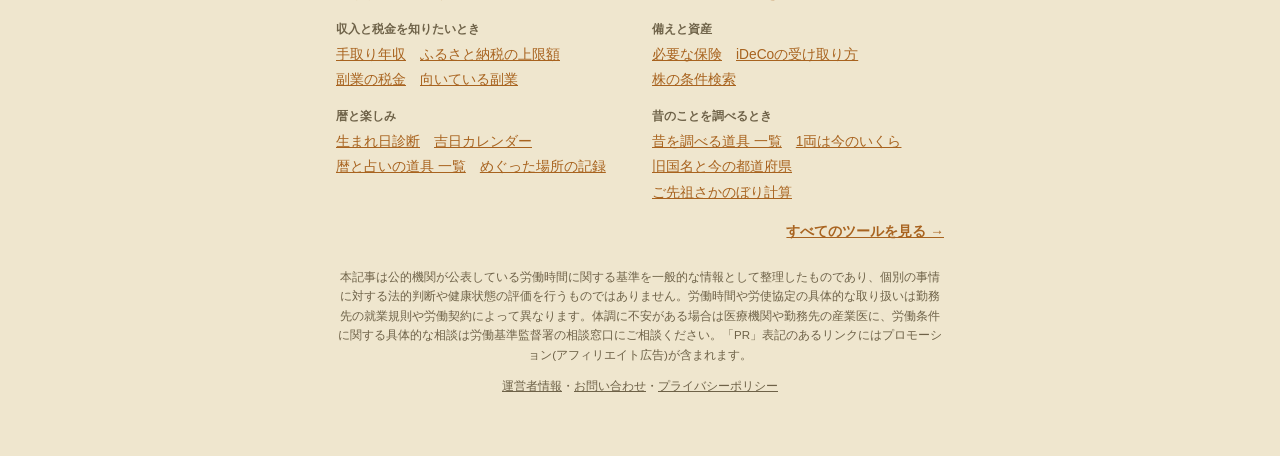
==== commit 959842f3: "全ページのツール一覧に「昔のことを調べるとき」（昔を調べる道具 一覧・1両・旧国名・ご先祖）と「墓じまいの段取り」を追加 site-nav/site-nav.html を更新して site_nav.p" ====
--- a/guide/danna-gekimu-yametehoshii/index.html
+++ b/guide/danna-gekimu-yametehoshii/index.html
@@ -222,6 +222,7 @@
           <li><a href="../../../houyou-calendar/hayami/">年忌早見表</a></li>
           <li><a href="../../../houyou-calendar/tetsuzuki/">死亡後の手続きの期限</a></li>
           <li><a href="../../../houyou-calendar/pet/">ペットの法要</a></li>
+          <li><a href="../../../houyou-calendar/hakajimai/">墓じまいの段取り</a></li>
         </ul>
       </div>
       <div>
@@ -259,6 +260,15 @@
           <li><a href="../../../meguri-log/">めぐった場所の記録</a></li>
         </ul>
       </div>
+      <div>
+        <p class="site-nav__label">昔のことを調べるとき</p>
+        <ul class="site-nav__links">
+          <li><a href="../../../mukashi/">昔を調べる道具 一覧</a></li>
+          <li><a href="../../../mukashi/ryou/">1両は今のいくら</a></li>
+          <li><a href="../../../mukashi/kokumei/">旧国名と今の都道府県</a></li>
+          <li><a href="../../../mukashi/senzo/">ご先祖さかのぼり計算</a></li>
+        </ul>
+      </div>
     </div>
     <p class="site-nav__all"><a href="../../../">すべてのツールを見る →</a></p>
   </nav>
